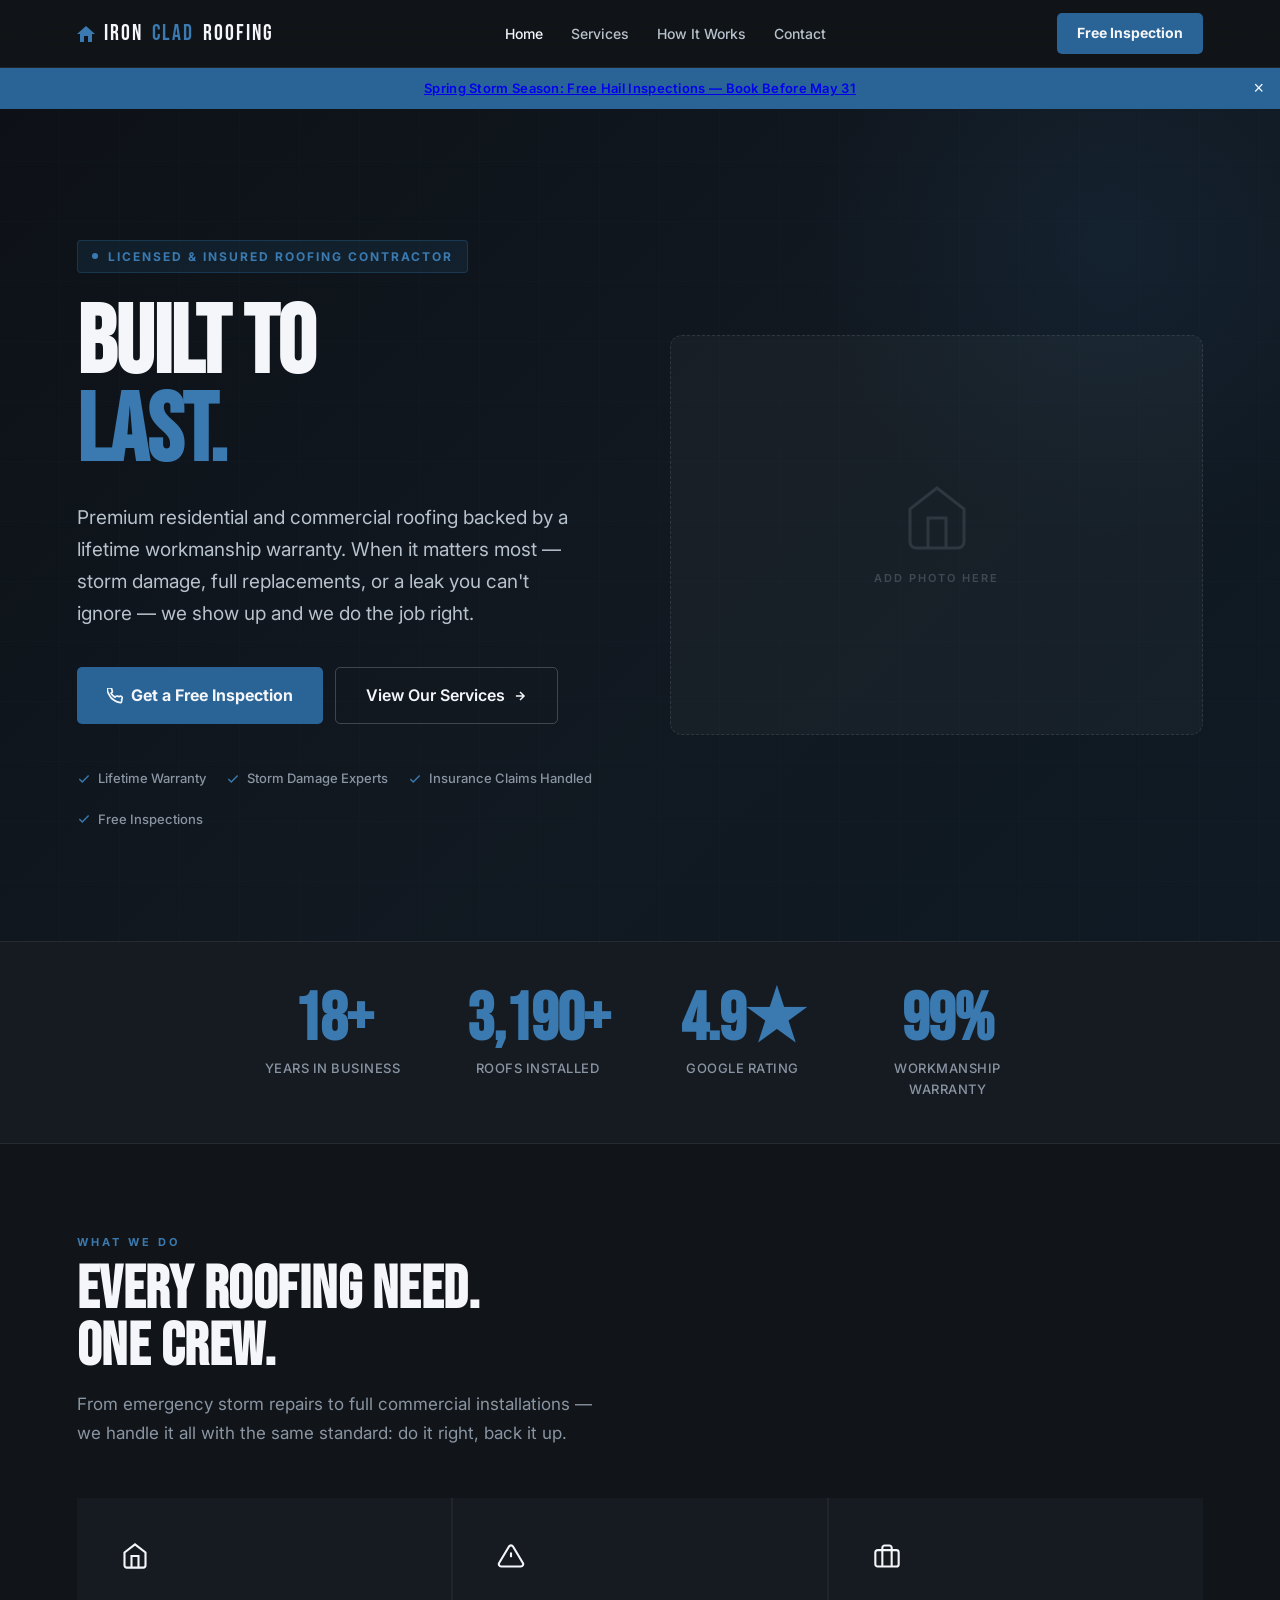
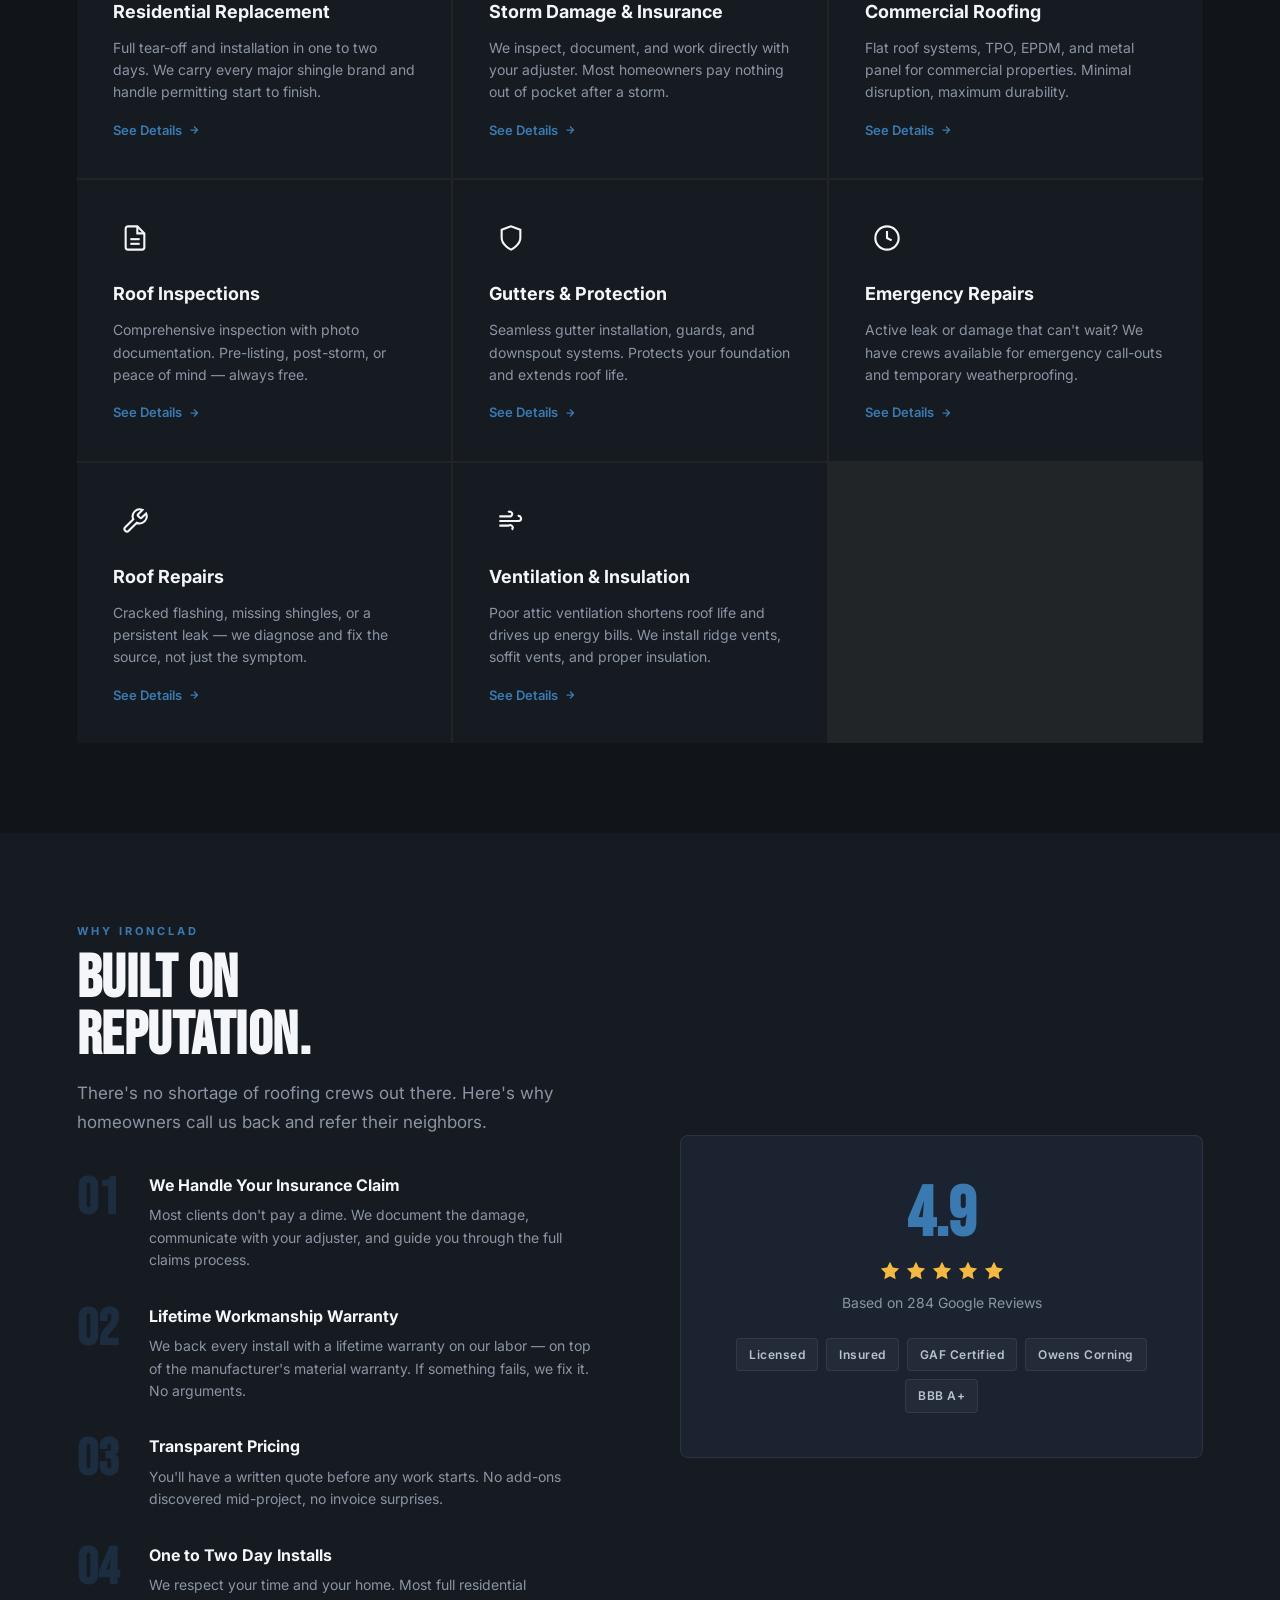
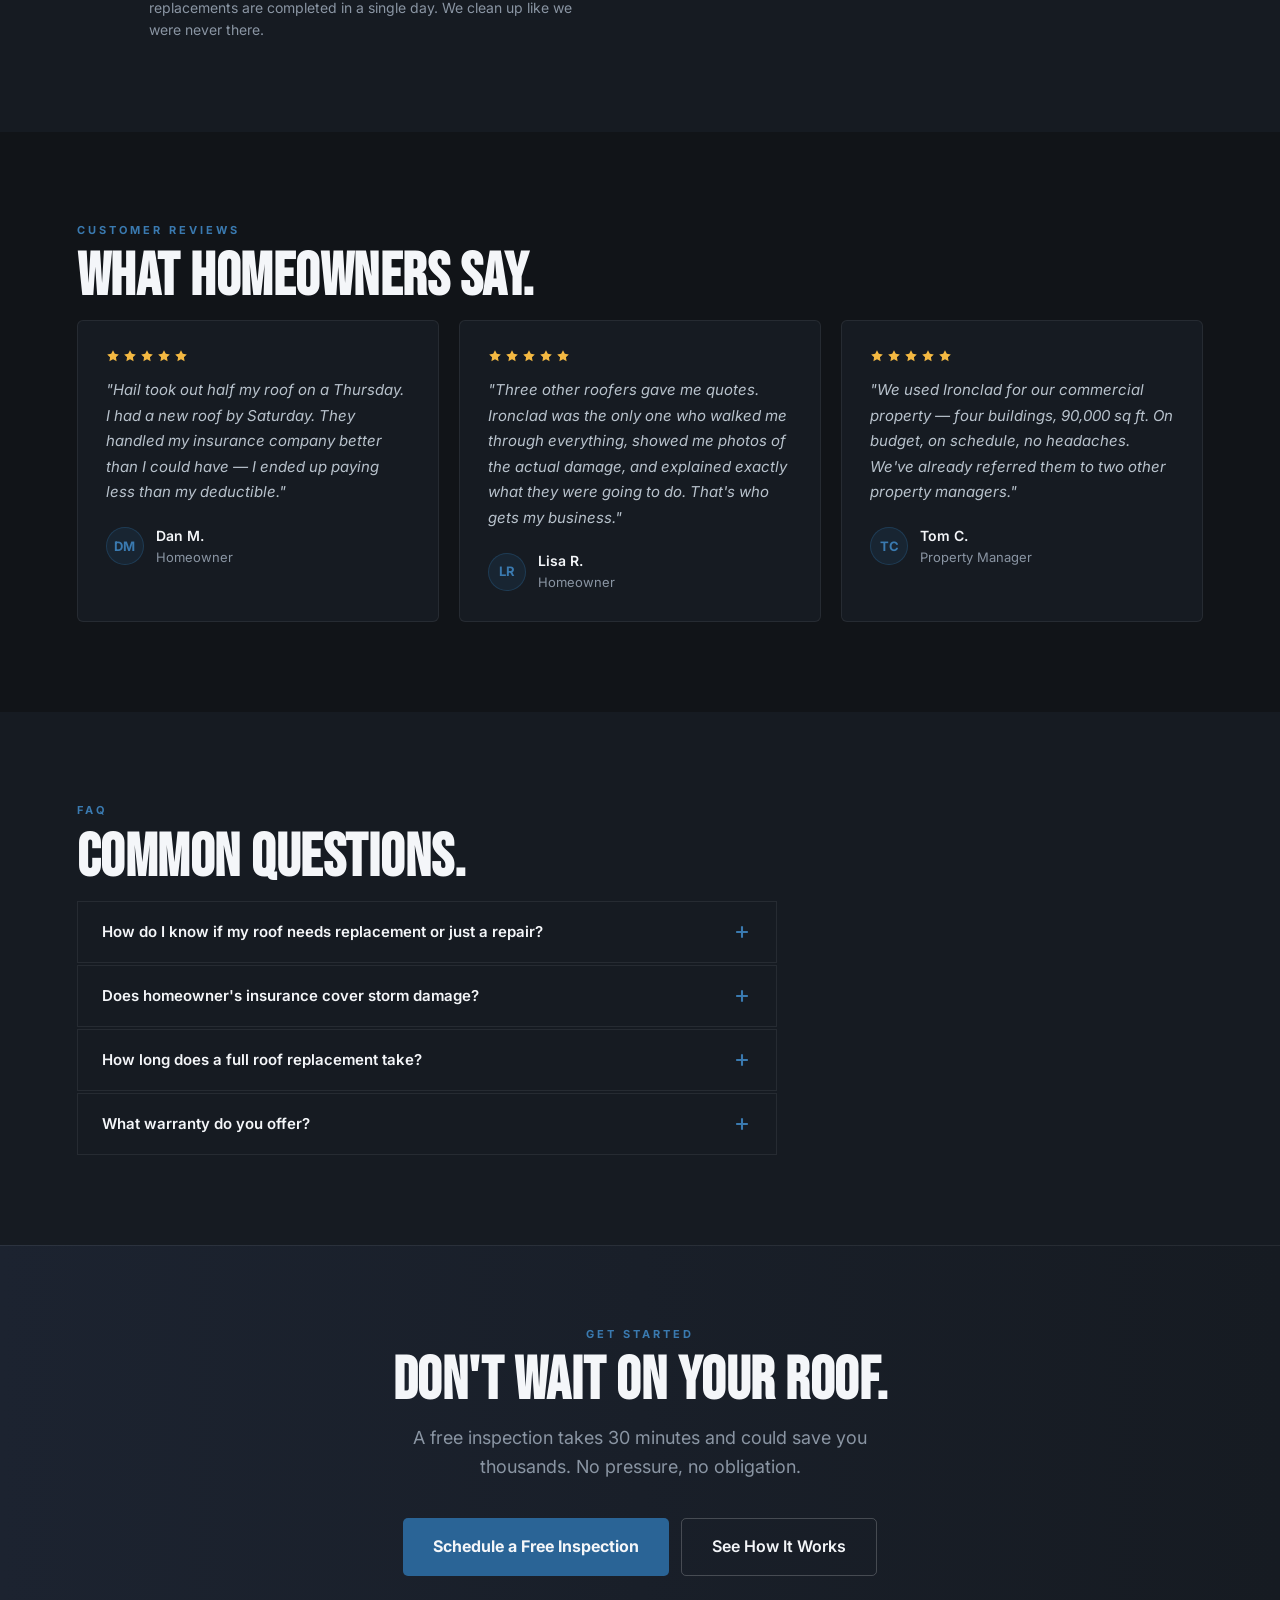
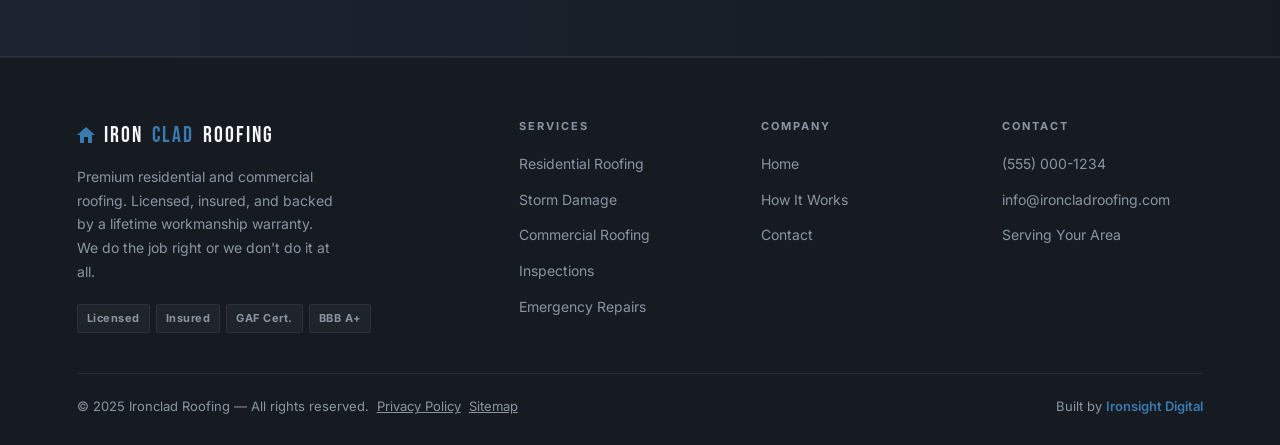
==== index.html @ 3c4d95c3 "Initial changes" ====
<!DOCTYPE html>
<html lang="en">

<head>
  <meta charset="UTF-8" />
  <meta name="viewport" content="width=device-width,initial-scale=1.0" />
  <!-- CUSTOMIZE: SEO — Uncomment the block below before going live.
       Update title, description, canonical URL, OG image, and structured data. -->
  <title>Ironclad Roofing | Residential &amp; Commercial Roofing</title>
  <!--
  <meta name="description"
    content="Ironclad Roofing delivers premium residential and commercial roofing. Storm damage experts. Licensed, insured, and backed by a lifetime workmanship warranty. Get a free inspection today." />
  <meta name="robots" content="index,follow" />
  <link rel="canonical" href="https://ironcladroofing.com/" />
  <meta property="og:type" content="website" />
  <meta property="og:title" content="Ironclad Roofing | Built to Last" />
  <meta property="og:description"
    content="Premium roofing. Storm damage experts. Free inspections. Licensed &amp; insured." />
  <meta property="og:url" content="https://ironcladroofing.com/" />
  <meta property="og:image" content="https://ironcladroofing.com/og-image.jpg" />
  <meta name="twitter:card" content="summary_large_image" />
  <meta name="twitter:title" content="Ironclad Roofing | Built to Last" />
  <meta name="twitter:description" content="Premium roofing. Storm damage experts. Free inspections." />
  -->
  <link rel="preconnect" href="https://fonts.googleapis.com" />
  <link rel="preconnect" href="https://fonts.gstatic.com" crossorigin />
  <link href="https://fonts.googleapis.com/css2?family=Bebas+Neue&family=Inter:wght@400;500;600;700;900&display=swap"
    rel="stylesheet" />
  <link rel="stylesheet" href="assets/css/style.css" />
  <!-- CUSTOMIZE: Structured data — Uncomment and update before going live.
       Update name, url, telephone, address, rating count, and hours. -->
  <!--
  <script type="application/ld+json">{"@context":"https://schema.org","@type":"RoofingContractor","name":"Ironclad Roofing","url":"https://ironcladroofing.com","telephone":"+15550001234","priceRange":"$$","description":"Premium residential and commercial roofing. Storm damage specialists. Licensed, insured, and backed by a lifetime workmanship warranty.","address":{"@type":"PostalAddress","addressCountry":"US"},"aggregateRating":{"@type":"AggregateRating","ratingValue":"4.9","reviewCount":"284"},"openingHoursSpecification":[{"@type":"OpeningHoursSpecification","dayOfWeek":["Monday","Tuesday","Wednesday","Thursday","Friday"],"opens":"07:00","closes":"18:00"},{"@type":"OpeningHoursSpecification","dayOfWeek":"Saturday","opens":"08:00","closes":"14:00"}]}</script>
  <script type="application/ld+json">{"@context":"https://schema.org","@type":"FAQPage","mainEntity":[{"@type":"Question","name":"How do I know if my roof needs to be replaced or just repaired?","acceptedAnswer":{"@type":"Answer","text":"We inspect for shingle age, granule loss, flashing failures, decking damage, and interior leaks. Most roofs over 15 years old showing multiple issues are better candidates for replacement than repeated repairs."}},{"@type":"Question","name":"Does my insurance cover storm damage?","acceptedAnswer":{"@type":"Answer","text":"Most homeowner policies cover wind and hail damage. We work directly with insurance adjusters and help you navigate the claims process from inspection to final payout."}},{"@type":"Question","name":"How long does a full roof replacement take?","acceptedAnswer":{"@type":"Answer","text":"Most residential replacements are completed in one to two days. We handle permitting, tear-off, installation, and cleanup."}},{"@type":"Question","name":"What warranty do you offer?","acceptedAnswer":{"@type":"Answer","text":"We back every installation with a lifetime workmanship warranty plus the manufacturer material warranty — typically 30 to 50 years depending on the shingle line selected."}}]}</script>
  -->
  <!-- CUSTOMIZE: Replace GTM-XXXXXX -->
  <!-- <script>(function(w,d,s,l,i){w[l]=w[l]||[];w[l].push({'gtm.start':new Date().getTime(),event:'gtm.js'});var f=d.getElementsByTagName(s)[0],j=d.createElement(s),dl=l!='dataLayer'?'&l='+l:'';j.async=true;j.src='https://www.googletagmanager.com/gtm.js?id='+i+dl;f.parentNode.insertBefore(j,f);})(window,document,'script','dataLayer','GTM-XXXXXX');</script> -->
</head>

<body>
 <!-- ── NAV ── -->
  <nav role="navigation" aria-label="Main navigation">
    <a class="logo" href="index.html"><svg width="18" height="16" viewBox="0 0 18 16" fill="currentColor"
        aria-hidden="true" style="color:var(--steel-light);flex-shrink:0">
        <path d="M9 0L18 8H15V16H11V10H7V16H3V8H0Z" />
      </svg>Iron<span>clad</span> Roofing</a>
    <ul class="nav-links" role="list">
      <li><a href="index.html" class="active">Home</a></li>
      <li><a href="services.html">Services</a></li>
      <li><a href="how-it-works.html">How It Works</a></li>
      <li><a href="contact.html">Contact</a></li>
    </ul>
    <a class="nav-cta" href="contact.html">Free Inspection</a>
  </nav>

  <div id="promo">
    <a href="/contact.html" style="color: --var(white);">Spring Storm Season: Free Hail Inspections — Book Before May 31</a>    
    <button onclick="this.parentElement.remove()">&times;</button>
  </div>

  <!-- HERO -->
  <section id="hero" aria-label="Hero">
    <div class="hero-lines" aria-hidden="true"></div>
    <div class="hero-glow" aria-hidden="true"></div>
    <div class="hero-inner">
      <div class="hero-content">
        <div class="eyebrow"><span class="eyebrow-dot"></span>Licensed &amp; Insured Roofing Contractor</div>
        <!-- CUSTOMIZE: Update headline -->
        <h1>Built to<br /><em>Last.</em></h1>
        <!-- CUSTOMIZE: Update subheadline -->
        <p class="hero-sub">Premium residential and commercial roofing backed by a lifetime workmanship warranty. When it
          matters most — storm damage, full replacements, or a leak you can't ignore — we show up and we do the job right.
        </p>
        <div class="btn-row">
          <!-- CUSTOMIZE: Update phone -->
          <a class="btn-primary" href="contact.html">
            <svg width="16" height="16" viewBox="0 0 24 24" fill="none" stroke="currentColor" stroke-width="2.5">
              <path
                d="M22 16.92v3a2 2 0 01-2.18 2 19.79 19.79 0 01-8.63-3.07A19.5 19.5 0 013.07 9.81 19.79 19.79 0 01.22 1.18 2 2 0 012.18 0h3a2 2 0 012 1.72c.13 1 .37 1.97.72 2.91a2 2 0 01-.45 2.11L6.09 7.91a16 16 0 006 6l1.27-1.27a2 2 0 012.11-.45c.94.35 1.91.59 2.91.72A2 2 0 0122 16.92z" />
            </svg>
            Get a Free Inspection
          </a>
          <a class="btn-ghost" href="services.html">
            View Our Services
            <svg width="14" height="14" viewBox="0 0 24 24" fill="none" stroke="currentColor" stroke-width="2.5">
              <path d="M5 12h14M12 5l7 7-7 7" />
            </svg>
          </a>
        </div>
        <div class="trust-strip" role="list" aria-label="Trust indicators">
          <div class="trust-pill" role="listitem"><svg width="14" height="14" viewBox="0 0 24 24" fill="none"
              stroke="currentColor" stroke-width="2.5">
              <path d="M20 6L9 17l-5-5" />
            </svg>Lifetime Warranty</div>
          <div class="trust-pill" role="listitem"><svg width="14" height="14" viewBox="0 0 24 24" fill="none"
              stroke="currentColor" stroke-width="2.5">
              <path d="M20 6L9 17l-5-5" />
            </svg>Storm Damage Experts</div>
          <div class="trust-pill" role="listitem"><svg width="14" height="14" viewBox="0 0 24 24" fill="none"
              stroke="currentColor" stroke-width="2.5">
              <path d="M20 6L9 17l-5-5" />
            </svg>Insurance Claims Handled</div>
          <div class="trust-pill" role="listitem"><svg width="14" height="14" viewBox="0 0 24 24" fill="none"
              stroke="currentColor" stroke-width="2.5">
              <path d="M20 6L9 17l-5-5" />
            </svg>Free Inspections</div>
        </div>
      </div>
      <!-- CUSTOMIZE: Replace this block with <img src="your-photo.jpg" alt="..." class="hero-image"/> -->
      <div class="hero-image" aria-hidden="true">
        <svg width="72" height="72" viewBox="0 0 24 24" fill="none" stroke="currentColor" stroke-width="1">
          <path d="M3 9l9-7 9 7v11a2 2 0 01-2 2H5a2 2 0 01-2-2z"/>
          <polyline points="9,22 9,12 15,12 15,22"/>
        </svg>
        <span class="hero-image-label">Add Photo Here</span>
      </div>
    </div>
  </section>

  <!-- STATS -->
  <div id="stats" role="region" aria-label="Company statistics">
    <div class="stats-row">
      <div class="rev">
        <div class="stat-n" data-target="19" data-suffix="+">0+</div>
        <div class="stat-l">Years in Business</div>
      </div>
      <div class="rev">
        <div class="stat-n" data-target="3200" data-suffix="+">0+</div>
        <div class="stat-l">Roofs Installed</div>
      </div>
      <div class="rev">
        <div class="stat-n" data-target="4.9" data-suffix="★" data-dec="1">0★</div>
        <div class="stat-l">Google Rating</div>
      </div>
      <div class="rev">
        <div class="stat-n" data-target="100" data-suffix="%">0%</div>
        <div class="stat-l">Workmanship Warranty</div>
      </div>
    </div>
  </div>

  <!-- SERVICES PREVIEW -->
  <section aria-labelledby="svc-h">
    <div class="sec-label">What We Do</div>
    <h2 id="svc-h">Every Roofing Need.<br />One Crew.</h2>
    <p class="sec-sub rev">From emergency storm repairs to full commercial installations — we handle it all with the
      same standard: do it right, back it up.</p>
    <div class="svc-grid">
      <article class="svc-card rev">
        <div class="svc-icon"><svg width="28" height="28" viewBox="0 0 24 24" fill="none" stroke="currentColor"
            stroke-width="1.8">
            <path d="M3 9l9-7 9 7v11a2 2 0 01-2 2H5a2 2 0 01-2-2z" />
            <polyline points="9,22 9,12 15,12 15,22" />
          </svg></div>
        <h3>Residential Replacement</h3>
        <p>Full tear-off and installation in one to two days. We carry every major shingle brand and handle permitting
          start to finish.</p>
        <a class="svc-link" href="services.html">See Details <svg width="12" height="12" viewBox="0 0 24 24" fill="none"
            stroke="currentColor" stroke-width="2.5">
            <path d="M5 12h14M12 5l7 7-7 7" />
          </svg></a>
      </article>
      <article class="svc-card rev">
        <div class="svc-icon"><svg width="28" height="28" viewBox="0 0 24 24" fill="none" stroke="currentColor"
            stroke-width="1.8">
            <path d="M10.29 3.86L1.82 18a2 2 0 001.71 3h16.94a2 2 0 001.71-3L13.71 3.86a2 2 0 00-3.42 0z" />
            <line x1="12" y1="9" x2="12" y2="13" />
            <line x1="12" y1="17" x2="12.01" y2="17" />
          </svg></div>
        <h3>Storm Damage &amp; Insurance</h3>
        <p>We inspect, document, and work directly with your adjuster. Most homeowners pay nothing out of pocket after a
          storm.</p>
        <a class="svc-link" href="services.html">See Details <svg width="12" height="12" viewBox="0 0 24 24" fill="none"
            stroke="currentColor" stroke-width="2.5">
            <path d="M5 12h14M12 5l7 7-7 7" />
          </svg></a>
      </article>
      <article class="svc-card rev">
        <div class="svc-icon"><svg width="28" height="28" viewBox="0 0 24 24" fill="none" stroke="currentColor"
            stroke-width="1.8">
            <rect x="2" y="7" width="20" height="14" rx="2" />
            <path d="M16 21V5a2 2 0 00-2-2h-4a2 2 0 00-2 2v16" />
          </svg></div>
        <h3>Commercial Roofing</h3>
        <p>Flat roof systems, TPO, EPDM, and metal panel for commercial properties. Minimal disruption, maximum
          durability.</p>
        <a class="svc-link" href="services.html">See Details <svg width="12" height="12" viewBox="0 0 24 24" fill="none"
            stroke="currentColor" stroke-width="2.5">
            <path d="M5 12h14M12 5l7 7-7 7" />
          </svg></a>
      </article>
      <article class="svc-card rev">
        <div class="svc-icon"><svg width="28" height="28" viewBox="0 0 24 24" fill="none" stroke="currentColor"
            stroke-width="1.8">
            <path d="M14 2H6a2 2 0 00-2 2v16a2 2 0 002 2h12a2 2 0 002-2V8z" />
            <polyline points="14 2 14 8 20 8" />
            <line x1="16" y1="13" x2="8" y2="13" />
            <line x1="16" y1="17" x2="8" y2="17" />
          </svg></div>
        <h3>Roof Inspections</h3>
        <p>Comprehensive inspection with photo documentation. Pre-listing, post-storm, or peace of mind — always free.
        </p>
        <a class="svc-link" href="services.html">See Details <svg width="12" height="12" viewBox="0 0 24 24" fill="none"
            stroke="currentColor" stroke-width="2.5">
            <path d="M5 12h14M12 5l7 7-7 7" />
          </svg></a>
      </article>
      <article class="svc-card rev">
        <div class="svc-icon"><svg width="28" height="28" viewBox="0 0 24 24" fill="none" stroke="currentColor"
            stroke-width="1.8">
            <path d="M12 22s8-4 8-10V5l-8-3-8 3v7c0 6 8 10 8 10z" />
          </svg></div>
        <h3>Gutters &amp; Protection</h3>
        <p>Seamless gutter installation, guards, and downspout systems. Protects your foundation and extends roof life.
        </p>
        <a class="svc-link" href="services.html">See Details <svg width="12" height="12" viewBox="0 0 24 24" fill="none"
            stroke="currentColor" stroke-width="2.5">
            <path d="M5 12h14M12 5l7 7-7 7" />
          </svg></a>
      </article>
      <article class="svc-card rev">
        <div class="svc-icon"><svg width="28" height="28" viewBox="0 0 24 24" fill="none" stroke="currentColor"
            stroke-width="1.8">
            <circle cx="12" cy="12" r="10" />
            <polyline points="12 6 12 12 16 14" />
          </svg></div>
        <h3>Emergency Repairs</h3>
        <p>Active leak or damage that can't wait? We have crews available for emergency call-outs and temporary
          weatherproofing.</p>
        <a class="svc-link" href="services.html">See Details <svg width="12" height="12" viewBox="0 0 24 24" fill="none"
            stroke="currentColor" stroke-width="2.5">
            <path d="M5 12h14M12 5l7 7-7 7" />
          </svg></a>
      </article>
      <article class="svc-card rev">
        <div class="svc-icon"><svg width="28" height="28" viewBox="0 0 24 24" fill="none" stroke="currentColor"
            stroke-width="1.8">
            <path d="M14.7 6.3a1 1 0 000 1.4l1.6 1.6a1 1 0 001.4 0l3.77-3.77a6 6 0 01-7.94 7.94l-6.91 6.91a2.12 2.12 0 01-3-3l6.91-6.91a6 6 0 017.94-7.94l-3.76 3.76z" />
          </svg></div>
        <h3>Roof Repairs</h3>
        <p>Cracked flashing, missing shingles, or a persistent leak — we diagnose and fix the source, not just the
          symptom.</p>
        <a class="svc-link" href="services.html">See Details <svg width="12" height="12" viewBox="0 0 24 24" fill="none"
            stroke="currentColor" stroke-width="2.5">
            <path d="M5 12h14M12 5l7 7-7 7" />
          </svg></a>
      </article>
      <article class="svc-card rev">
        <div class="svc-icon"><svg width="28" height="28" viewBox="0 0 24 24" fill="none" stroke="currentColor"
            stroke-width="1.8">
            <path d="M9.59 4.59A2 2 0 1111 8H2m10.59 11.41A2 2 0 1010 16H2m15.73-8.27A2 2 0 1119 12H2" />
          </svg></div>
        <h3>Ventilation &amp; Insulation</h3>
        <p>Poor attic ventilation shortens roof life and drives up energy bills. We install ridge vents, soffit vents,
          and proper insulation.</p>
        <a class="svc-link" href="services.html">See Details <svg width="12" height="12" viewBox="0 0 24 24" fill="none"
            stroke="currentColor" stroke-width="2.5">
            <path d="M5 12h14M12 5l7 7-7 7" />
          </svg></a>
      </article>
    </div>
  </section>

  <!-- WHY US -->
  <section id="why-sec" aria-labelledby="why-h">
    <div class="sec-label">Why Ironclad</div>
    <div class="why-grid">
      <div>
        <h2 id="why-h">Built on<br />Reputation.</h2>
        <p class="sec-sub" style="margin-bottom:0">There's no shortage of roofing crews out there. Here's why homeowners
          call us back and refer their neighbors.</p>
        <div class="why-items" style="margin-top:36px">
          <div class="why-item rev">
            <div class="why-num" aria-hidden="true">01</div>
            <div>
              <h3>We Handle Your Insurance Claim</h3>
              <p>Most clients don't pay a dime. We document the damage, communicate with your adjuster, and guide you
                through the full claims process.</p>
            </div>
          </div>
          <div class="why-item rev">
            <div class="why-num" aria-hidden="true">02</div>
            <div>
              <h3>Lifetime Workmanship Warranty</h3>
              <p>We back every install with a lifetime warranty on our labor — on top of the manufacturer's material
                warranty. If something fails, we fix it. No arguments.</p>
            </div>
          </div>
          <div class="why-item rev">
            <div class="why-num" aria-hidden="true">03</div>
            <div>
              <h3>Transparent Pricing</h3>
              <p>You'll have a written quote before any work starts. No add-ons discovered mid-project, no invoice
                surprises.</p>
            </div>
          </div>
          <div class="why-item rev">
            <div class="why-num" aria-hidden="true">04</div>
            <div>
              <h3>One to Two Day Installs</h3>
              <p>We respect your time and your home. Most full residential replacements are completed in a single day.
                We clean up like we were never there.</p>
            </div>
          </div>
        </div>
      </div>
      <div class="rating-box rev" aria-label="Customer rating">
        <div class="big-stars">4.9</div>
        <div class="star-row" aria-label="5 stars">
          <svg width="22" height="22" viewBox="0 0 24 24" fill="currentColor">
            <path d="M12 2l3.09 6.26L22 9.27l-5 4.87 1.18 6.88L12 17.77l-6.18 3.25L7 14.14 2 9.27l6.91-1.01L12 2z" />
          </svg>
          <svg width="22" height="22" viewBox="0 0 24 24" fill="currentColor">
            <path d="M12 2l3.09 6.26L22 9.27l-5 4.87 1.18 6.88L12 17.77l-6.18 3.25L7 14.14 2 9.27l6.91-1.01L12 2z" />
          </svg>
          <svg width="22" height="22" viewBox="0 0 24 24" fill="currentColor">
            <path d="M12 2l3.09 6.26L22 9.27l-5 4.87 1.18 6.88L12 17.77l-6.18 3.25L7 14.14 2 9.27l6.91-1.01L12 2z" />
          </svg>
          <svg width="22" height="22" viewBox="0 0 24 24" fill="currentColor">
            <path d="M12 2l3.09 6.26L22 9.27l-5 4.87 1.18 6.88L12 17.77l-6.18 3.25L7 14.14 2 9.27l6.91-1.01L12 2z" />
          </svg>
          <svg width="22" height="22" viewBox="0 0 24 24" fill="currentColor">
            <path d="M12 2l3.09 6.26L22 9.27l-5 4.87 1.18 6.88L12 17.77l-6.18 3.25L7 14.14 2 9.27l6.91-1.01L12 2z" />
          </svg>
        </div>
        <div class="rating-note">Based on 284 Google Reviews</div>
        <div class="cert-row" role="list" aria-label="Certifications">
          <div class="cert" role="listitem">Licensed</div>
          <div class="cert" role="listitem">Insured</div>
          <div class="cert" role="listitem">GAF Certified</div>
          <div class="cert" role="listitem">Owens Corning</div>
          <div class="cert" role="listitem">BBB A+</div>
        </div>
      </div>
    </div>
  </section>

  <!-- REVIEWS -->
  <section aria-labelledby="rev-h">
    <div class="sec-label">Customer Reviews</div>
    <h2 id="rev-h">What Homeowners Say.</h2>
    <div class="reviews-grid">
      <article class="review-card rev" itemscope itemtype="https://schema.org/Review">
        <div class="r-stars" aria-label="5 out of 5 stars">
          <svg width="14" height="14" viewBox="0 0 24 24" fill="currentColor">
            <path d="M12 2l3.09 6.26L22 9.27l-5 4.87 1.18 6.88L12 17.77l-6.18 3.25L7 14.14 2 9.27l6.91-1.01L12 2z" />
          </svg>
          <svg width="14" height="14" viewBox="0 0 24 24" fill="currentColor">
            <path d="M12 2l3.09 6.26L22 9.27l-5 4.87 1.18 6.88L12 17.77l-6.18 3.25L7 14.14 2 9.27l6.91-1.01L12 2z" />
          </svg>
          <svg width="14" height="14" viewBox="0 0 24 24" fill="currentColor">
            <path d="M12 2l3.09 6.26L22 9.27l-5 4.87 1.18 6.88L12 17.77l-6.18 3.25L7 14.14 2 9.27l6.91-1.01L12 2z" />
          </svg>
          <svg width="14" height="14" viewBox="0 0 24 24" fill="currentColor">
            <path d="M12 2l3.09 6.26L22 9.27l-5 4.87 1.18 6.88L12 17.77l-6.18 3.25L7 14.14 2 9.27l6.91-1.01L12 2z" />
          </svg>
          <svg width="14" height="14" viewBox="0 0 24 24" fill="currentColor">
            <path d="M12 2l3.09 6.26L22 9.27l-5 4.87 1.18 6.88L12 17.77l-6.18 3.25L7 14.14 2 9.27l6.91-1.01L12 2z" />
          </svg>
        </div>
        <blockquote itemprop="reviewBody">"Hail took out half my roof on a Thursday. I had a new roof by Saturday. They
          handled my insurance company better than I could have — I ended up paying less than my deductible."
        </blockquote>
        <div class="reviewer">
          <div class="r-avatar" aria-hidden="true">DM</div>
          <div>
            <div class="r-name" itemprop="author">Dan M.</div>
            <div class="r-loc">Homeowner</div>
          </div>
        </div>
      </article>
      <article class="review-card rev" itemscope itemtype="https://schema.org/Review">
        <div class="r-stars" aria-label="5 out of 5 stars">
          <svg width="14" height="14" viewBox="0 0 24 24" fill="currentColor">
            <path d="M12 2l3.09 6.26L22 9.27l-5 4.87 1.18 6.88L12 17.77l-6.18 3.25L7 14.14 2 9.27l6.91-1.01L12 2z" />
          </svg>
          <svg width="14" height="14" viewBox="0 0 24 24" fill="currentColor">
            <path d="M12 2l3.09 6.26L22 9.27l-5 4.87 1.18 6.88L12 17.77l-6.18 3.25L7 14.14 2 9.27l6.91-1.01L12 2z" />
          </svg>
          <svg width="14" height="14" viewBox="0 0 24 24" fill="currentColor">
            <path d="M12 2l3.09 6.26L22 9.27l-5 4.87 1.18 6.88L12 17.77l-6.18 3.25L7 14.14 2 9.27l6.91-1.01L12 2z" />
          </svg>
          <svg width="14" height="14" viewBox="0 0 24 24" fill="currentColor">
            <path d="M12 2l3.09 6.26L22 9.27l-5 4.87 1.18 6.88L12 17.77l-6.18 3.25L7 14.14 2 9.27l6.91-1.01L12 2z" />
          </svg>
          <svg width="14" height="14" viewBox="0 0 24 24" fill="currentColor">
            <path d="M12 2l3.09 6.26L22 9.27l-5 4.87 1.18 6.88L12 17.77l-6.18 3.25L7 14.14 2 9.27l6.91-1.01L12 2z" />
          </svg>
        </div>
        <blockquote itemprop="reviewBody">"Three other roofers gave me quotes. Ironclad was the only one who walked me
          through everything, showed me photos of the actual damage, and explained exactly what they were going to do.
          That's who gets my business."</blockquote>
        <div class="reviewer">
          <div class="r-avatar" aria-hidden="true">LR</div>
          <div>
            <div class="r-name" itemprop="author">Lisa R.</div>
            <div class="r-loc">Homeowner</div>
          </div>
        </div>
      </article>
      <article class="review-card rev" itemscope itemtype="https://schema.org/Review">
        <div class="r-stars" aria-label="5 out of 5 stars">
          <svg width="14" height="14" viewBox="0 0 24 24" fill="currentColor">
            <path d="M12 2l3.09 6.26L22 9.27l-5 4.87 1.18 6.88L12 17.77l-6.18 3.25L7 14.14 2 9.27l6.91-1.01L12 2z" />
          </svg>
          <svg width="14" height="14" viewBox="0 0 24 24" fill="currentColor">
            <path d="M12 2l3.09 6.26L22 9.27l-5 4.87 1.18 6.88L12 17.77l-6.18 3.25L7 14.14 2 9.27l6.91-1.01L12 2z" />
          </svg>
          <svg width="14" height="14" viewBox="0 0 24 24" fill="currentColor">
            <path d="M12 2l3.09 6.26L22 9.27l-5 4.87 1.18 6.88L12 17.77l-6.18 3.25L7 14.14 2 9.27l6.91-1.01L12 2z" />
          </svg>
          <svg width="14" height="14" viewBox="0 0 24 24" fill="currentColor">
            <path d="M12 2l3.09 6.26L22 9.27l-5 4.87 1.18 6.88L12 17.77l-6.18 3.25L7 14.14 2 9.27l6.91-1.01L12 2z" />
          </svg>
          <svg width="14" height="14" viewBox="0 0 24 24" fill="currentColor">
            <path d="M12 2l3.09 6.26L22 9.27l-5 4.87 1.18 6.88L12 17.77l-6.18 3.25L7 14.14 2 9.27l6.91-1.01L12 2z" />
          </svg>
        </div>
        <blockquote itemprop="reviewBody">"We used Ironclad for our commercial property — four buildings, 90,000 sq ft.
          On budget, on schedule, no headaches. We've already referred them to two other property managers."
        </blockquote>
        <div class="reviewer">
          <div class="r-avatar" aria-hidden="true">TC</div>
          <div>
            <div class="r-name" itemprop="author">Tom C.</div>
            <div class="r-loc">Property Manager</div>
          </div>
        </div>
      </article>
    </div>
  </section>

  <!-- FAQ -->
  <section aria-labelledby="faq-h" style="background:var(--bg2)">
    <div class="sec-label">FAQ</div>
    <h2 id="faq-h">Common Questions.</h2>
    <div class="faq-list" role="list">
      <div class="faq-item" role="listitem"><button class="faq-q" aria-expanded="false" onclick="toggleFaq(this)">How do
          I know if my roof needs replacement or just a repair?<svg class="faq-icon" viewBox="0 0 24 24" fill="none"
            stroke="currentColor" stroke-width="2.5">
            <path d="M12 5v14M5 12h14" />
          </svg></button>
        <div class="faq-a">
          <div class="faq-a-inner">We inspect for shingle age, granule loss, flashing failures, decking damage, and
            interior leaks. Most roofs over 15 years old showing multiple issues are better candidates for replacement
            than repeated repairs. We'll tell you the truth either way — we don't push replacements when a repair is the
            right call.</div>
        </div>
      </div>
      <div class="faq-item" role="listitem"><button class="faq-q" aria-expanded="false" onclick="toggleFaq(this)">Does
          homeowner's insurance cover storm damage?<svg class="faq-icon" viewBox="0 0 24 24" fill="none"
            stroke="currentColor" stroke-width="2.5">
            <path d="M12 5v14M5 12h14" />
          </svg></button>
        <div class="faq-a">
          <div class="faq-a-inner">Most policies cover wind and hail damage. We work directly with insurance adjusters
            and help you navigate the claims process from inspection through final payout. Most clients end up paying
            only their deductible — or less.</div>
        </div>
      </div>
      <div class="faq-item" role="listitem"><button class="faq-q" aria-expanded="false" onclick="toggleFaq(this)">How
          long does a full roof replacement take?<svg class="faq-icon" viewBox="0 0 24 24" fill="none"
            stroke="currentColor" stroke-width="2.5">
            <path d="M12 5v14M5 12h14" />
          </svg></button>
        <div class="faq-a">
          <div class="faq-a-inner">Most residential replacements are completed in one to two days. We handle permitting,
            tear-off, installation, and full cleanup. Larger homes or complex rooflines may take an additional day.
          </div>
        </div>
      </div>
      <div class="faq-item" role="listitem"><button class="faq-q" aria-expanded="false" onclick="toggleFaq(this)">What
          warranty do you offer?<svg class="faq-icon" viewBox="0 0 24 24" fill="none" stroke="currentColor"
            stroke-width="2.5">
            <path d="M12 5v14M5 12h14" />
          </svg></button>
        <div class="faq-a">
          <div class="faq-a-inner">Every installation is backed by our lifetime workmanship warranty plus the
            manufacturer's material warranty — typically 30 to 50 years depending on the shingle line. If it fails due
            to our work, we fix it at no charge.</div>
        </div>
      </div>
    </div>
  </section>

  <!-- CTA BAND -->
  <div class="cta-band" role="region" aria-label="Call to action">
    <div class="sec-label" style="text-align:center">Get Started</div>
    <h2>Don't Wait on Your Roof.</h2>
    <p>A free inspection takes 30 minutes and could save you thousands. No pressure, no obligation.</p>
    <div class="btn-row" style="justify-content:center">
      <a class="btn-primary" href="contact.html">Schedule a Free Inspection</a>
      <a class="btn-ghost" href="how-it-works.html">See How It Works</a>
    </div>
  </div>

  <!-- FOOTER -->
  <footer role="contentinfo">
    <div class="footer-grid">
      <div class="footer-brand">
        <a class="logo" href="index.html"><svg width="18" height="16" viewBox="0 0 18 16" fill="currentColor"
            aria-hidden="true" style="color:var(--steel-light);flex-shrink:0">
            <path d="M9 0L18 8H15V16H11V10H7V16H3V8H0Z" />
          </svg>Iron<span>clad</span> Roofing</a>
        <!-- CUSTOMIZE: Update tagline -->
        <p>Premium residential and commercial roofing. Licensed, insured, and backed by a lifetime workmanship warranty.
          We do the job right or we don't do it at all.</p>
        <div class="footer-certs"><span class="fc">Licensed</span><span class="fc">Insured</span><span class="fc">GAF
            Cert.</span><span class="fc">BBB A+</span></div>
      </div>
      <div class="footer-col">
        <h4>Services</h4>
        <ul>
          <li><a href="services.html">Residential Roofing</a></li>
          <li><a href="services.html">Storm Damage</a></li>
          <li><a href="services.html">Commercial Roofing</a></li>
          <li><a href="services.html">Inspections</a></li>
          <li><a href="services.html">Emergency Repairs</a></li>
        </ul>
      </div>
      <div class="footer-col">
        <h4>Company</h4>
        <ul>
          <li><a href="index.html">Home</a></li>
          <li><a href="how-it-works.html">How It Works</a></li>
          <li><a href="contact.html">Contact</a></li>
        </ul>
      </div>
      <div class="footer-col">
        <!-- CUSTOMIZE: Update contact info -->
        <h4>Contact</h4>
        <ul>
          <li><a href="tel:5550001234">(555) 000-1234</a></li>
          <li><a href="mailto:info@ironcladroofing.com">info@ironcladroofing.com</a></li>
          <li><span style="color:var(--gray);font-size:14px">Serving Your Area</span></li>
        </ul>
      </div>
    </div>
    <div class="footer-bottom">
      <span>© 2025 Ironclad Roofing — All rights reserved. &nbsp;<a href="#" style="color:var(--gray)">Privacy
          Policy</a>&nbsp;&nbsp;<a href="#" style="color:var(--gray)">Sitemap</a></span>
      <!-- CUSTOMIZE: Update agency credit -->
      <span class="built-by">Built by <a href="https://ironsight-digital.com" target="_blank" rel="noopener">Ironsight
          Digital</a></span>
    </div>
  </footer>

  <!-- ── MOBILE STICKY CTA ── -->
  <div class="mob-cta" role="complementary" aria-label="Quick contact">
    <!-- CUSTOMIZE: Update phone number -->
    <a href="tel:5550001234" class="mob-call">Call Now</a>
    <a class="mob-quote" href="contact.html">Free Inspection</a>
  </div>

  <!-- CUSTOMIZE: Replace GTM-XXXXXX -->
  <!-- <noscript><iframe src="https://www.googletagmanager.com/ns.html?id=GTM-XXXXXX" height="0" width="0" style="display:none;visibility:hidden"></iframe></noscript> -->

  <script src="assets/js/main.js"></script>
</body>

</html>
---- assets/css/style.css ----
*,*::before,*::after{box-sizing:border-box;margin:0;padding:0}
:root{
  --bg:#111418;
  --bg2:#161b22;
  --bg3:#1c2330;
  --steel:#2A6496;
  --steel-light:#3a7ab0;
  --steel-dim:rgba(42,100,150,0.15);
  --steel-border:rgba(42,100,150,0.35);
  --white:#F4F6F9;
  --gray:#8A95A3;
  --gray-light:#B8C2CC;
  --border:rgba(255,255,255,0.07);
  --font:'Inter',sans-serif;
  --font-d:'Bebas Neue',sans-serif;
}
html{scroll-behavior:smooth}
body{background:var(--bg);color:var(--white);font-family:var(--font);line-height:1.6;overflow-x:hidden;padding-top:68px}
/* ── NAV ── */
nav{position:fixed;top:0;left:0;right:0;z-index:999;height:68px;display:flex;align-items:center;justify-content:space-between;padding:0 6%;background:rgba(17,20,24,0.85);backdrop-filter:blur(16px);border-bottom:1px solid var(--border)}
.logo{font-family:var(--font-d);font-size:22px;letter-spacing:2px;color:var(--white);text-decoration:none;cursor:pointer;display:inline-flex;align-items:center;gap:9px}
.logo span{color:var(--steel-light)}
.nav-links{display:flex;gap:28px;list-style:none}
.nav-links a{color:var(--gray-light);text-decoration:none;font-size:14px;font-weight:500;transition:color .2s}
.nav-links a:hover,.nav-links a.active{color:var(--white)}
.nav-cta{background:var(--steel);color:var(--white);padding:9px 20px;border-radius:5px;font-weight:700;font-size:14px;text-decoration:none;transition:background .2s;display:inline-block}
.nav-cta:hover{background:var(--steel-light)}
/* ── PROMO BANNER ── */
#promo{background:var(--steel);font-size:13px;font-weight:600;letter-spacing:.3px;display:flex;align-items:center;justify-content:center;padding:10px 40px;color:var(--white);text-align:center;position:relative}
#promo button{background:none;border:none;color:var(--white);position:absolute;right:16px;top:50%;transform:translateY(-50%);cursor:pointer;font-size:18px;line-height:1}
/* ── HERO ── */
#hero{min-height:calc(100vh - 68px);display:flex;align-items:center;padding:80px 6% 60px;position:relative;overflow:hidden;background:linear-gradient(135deg,#0d1117 0%,#111820 50%,#0f1a24 100%)}
.hero-lines{position:absolute;inset:0;pointer-events:none;background-image:repeating-linear-gradient(0deg,transparent,transparent 59px,rgba(42,100,150,0.06) 60px),repeating-linear-gradient(90deg,transparent,transparent 59px,rgba(42,100,150,0.06) 60px)}
.hero-glow{position:absolute;top:-20%;right:-10%;width:600px;height:600px;border-radius:50%;background:radial-gradient(circle,rgba(42,100,150,0.12) 0%,transparent 70%);pointer-events:none}
.hero-inner{display:grid;grid-template-columns:1fr 1fr;gap:60px;align-items:center;width:100%;position:relative;z-index:2}
.hero-content{max-width:none}
.hero-image{border-radius:12px;overflow:hidden;aspect-ratio:4/3;background:rgba(255,255,255,0.03);border:1px dashed rgba(255,255,255,0.1);display:flex;flex-direction:column;align-items:center;justify-content:center;gap:16px;color:var(--gray)}
.hero-image svg{opacity:.2}
.hero-image-label{font-size:11px;font-weight:600;letter-spacing:2px;text-transform:uppercase;opacity:.35}
/* CUSTOMIZE: when a real photo is added, swap .hero-image background/border for the <img> */
.hero-image img{width:100%;height:100%;object-fit:cover;display:block}
.eyebrow{display:inline-flex;align-items:center;gap:10px;background:var(--steel-dim);border:1px solid var(--steel-border);border-radius:4px;padding:6px 14px;font-size:12px;font-weight:700;letter-spacing:2px;text-transform:uppercase;color:var(--steel-light);margin-bottom:28px}
.eyebrow-dot{width:6px;height:6px;border-radius:50%;background:var(--steel-light);animation:blink 2s infinite}
@keyframes blink{0%,100%{opacity:1}50%{opacity:.3}}
h1{font-family:var(--font-d);font-size:clamp(52px,9vw,96px);font-weight:900;line-height:.92;letter-spacing:-1px;text-transform:uppercase;margin-bottom:24px}
h1 em{font-style:normal;color:var(--steel-light);display:block}
.hero-sub{font-size:clamp(16px,2vw,19px);color:var(--gray-light);max-width:500px;margin-bottom:36px;line-height:1.7;font-weight:400}
.btn-row{display:flex;gap:12px;flex-wrap:wrap}
.btn-primary{background:var(--steel);color:var(--white);padding:15px 30px;border-radius:5px;font-weight:700;font-size:16px;text-decoration:none;border:none;cursor:pointer;transition:all .2s;display:inline-flex;align-items:center;gap:8px}
.btn-primary:hover{background:var(--steel-light);transform:translateY(-2px)}
.btn-ghost{background:transparent;border:1px solid rgba(255,255,255,0.2);color:var(--white);padding:15px 30px;border-radius:5px;font-weight:600;font-size:16px;cursor:pointer;transition:all .2s;display:inline-flex;align-items:center;gap:8px;text-decoration:none}
.btn-ghost:hover{border-color:rgba(255,255,255,0.4);transform:translateY(-2px)}
.trust-strip{display:flex;gap:20px;flex-wrap:wrap;margin-top:44px}
.trust-pill{display:flex;align-items:center;gap:7px;font-size:13px;font-weight:500;color:var(--gray)}
.trust-pill svg{color:var(--steel-light);flex-shrink:0}
/* ── STATS ── */
#stats{background:var(--bg2);border-top:1px solid var(--border);border-bottom:1px solid var(--border);padding:44px 6%}
.stats-row{display:grid;grid-template-columns:repeat(4,1fr);gap:20px;max-width:800px;margin:0 auto;text-align:center}
.stat-n{font-family:var(--font-d);font-size:clamp(44px,6vw,68px);font-weight:900;color:var(--steel-light);line-height:1;letter-spacing:-1px}
.stat-l{font-size:13px;color:var(--gray);font-weight:500;margin-top:4px;letter-spacing:.5px;text-transform:uppercase}
/* ── SECTIONS ── */
section{padding:90px 6%}
.sec-label{font-size:11px;font-weight:700;letter-spacing:3px;color:var(--steel-light);text-transform:uppercase;margin-bottom:10px}
h2{font-family:var(--font-d);font-size:clamp(36px,5vw,60px);text-transform:uppercase;line-height:.95;letter-spacing:.5px;margin-bottom:14px}
.sec-sub{color:var(--gray);font-size:17px;max-width:540px;line-height:1.7;margin-bottom:50px}
/* ── SERVICES GRID ── */
.svc-grid{display:grid;grid-template-columns:repeat(auto-fill,minmax(290px,1fr));gap:2px;background:var(--border)}
.svc-card{background:var(--bg2);padding:36px;transition:background .25s;position:relative;overflow:hidden}
.svc-card::after{content:'';position:absolute;bottom:0;left:0;right:0;height:2px;background:var(--steel);transform:scaleX(0);transform-origin:left;transition:transform .3s}
.svc-card:hover{background:var(--bg3)}
.svc-card:hover::after{transform:scaleX(1)}
.svc-icon{width:44px;height:44px;margin-bottom:20px;display:flex;align-items:center;justify-content:center}
.svc-card h3{font-size:18px;font-weight:700;margin-bottom:10px}
.svc-card p{color:var(--gray);font-size:14px;line-height:1.6}
.svc-link{display:inline-flex;align-items:center;gap:6px;color:var(--steel-light);font-size:13px;font-weight:600;text-decoration:none;margin-top:16px;transition:gap .2s}
.svc-link:hover{gap:10px}
/* ── WHY ── */
#why-sec{background:var(--bg2)}
.why-grid{display:grid;grid-template-columns:1fr 1fr;gap:80px;align-items:center}
.why-items{display:flex;flex-direction:column;gap:32px}
.why-item{display:flex;gap:20px;align-items:flex-start}
.why-num{font-family:var(--font-d);font-size:52px;font-weight:900;line-height:1;color:rgba(42,100,150,0.25);flex-shrink:0;width:52px}
.why-item h3{font-size:16px;font-weight:700;margin-bottom:6px}
.why-item p{color:var(--gray);font-size:14px;line-height:1.6}
.rating-box{background:var(--bg3);border:1px solid var(--border);border-radius:8px;padding:44px;text-align:center}
.big-stars{font-size:70px;font-weight:900;font-family:var(--font-d);color:var(--steel-light);line-height:1}
.star-row{display:flex;justify-content:center;gap:4px;margin:10px 0}
.star-row svg{color:#F4B942}
.rating-note{color:var(--gray);font-size:14px}
.cert-row{display:flex;flex-wrap:wrap;gap:8px;justify-content:center;margin-top:24px}
.cert{background:rgba(255,255,255,0.04);border:1px solid var(--border);border-radius:4px;padding:6px 12px;font-size:12px;font-weight:600;color:var(--gray-light);letter-spacing:.5px}
/* ── REVIEWS ── */
.reviews-grid{display:grid;grid-template-columns:repeat(auto-fill,minmax(300px,1fr));gap:20px}
.review-card{background:var(--bg2);border:1px solid var(--border);border-radius:6px;padding:28px;transition:transform .25s;position:relative}
.review-card:hover{transform:translateY(-3px)}
.r-stars{display:flex;gap:3px;margin-bottom:14px}
.r-stars svg{color:#F4B942}
blockquote{color:var(--gray-light);font-size:15px;line-height:1.7;font-style:italic;margin-bottom:20px;border:none;padding:0}
.reviewer{display:flex;align-items:center;gap:12px}
.r-avatar{width:38px;height:38px;border-radius:50%;background:var(--steel-dim);border:1px solid var(--steel-border);display:flex;align-items:center;justify-content:center;font-weight:700;font-size:13px;color:var(--steel-light)}
.r-name{font-weight:600;font-size:14px}
.r-loc{color:var(--gray);font-size:13px}
/* ── FAQ ── */
.faq-list{max-width:700px;display:flex;flex-direction:column;gap:2px}
.faq-item{background:var(--bg2);border:1px solid var(--border)}
.faq-q{width:100%;background:none;border:none;color:var(--white);padding:20px 24px;text-align:left;font-size:15px;font-weight:600;cursor:pointer;display:flex;justify-content:space-between;align-items:center;gap:16px;font-family:var(--font);transition:background .2s}
.faq-q:hover{background:var(--bg3)}
.faq-icon{flex-shrink:0;width:20px;height:20px;transition:transform .3s;color:var(--steel-light)}
.faq-q.open .faq-icon{transform:rotate(45deg)}
.faq-a{max-height:0;overflow:hidden;transition:max-height .4s ease}
.faq-a.open{max-height:200px}
.faq-a-inner{padding:0 24px 20px;color:var(--gray);font-size:14px;line-height:1.7}
/* ── CTA BAND ── */
.cta-band{background:linear-gradient(90deg,var(--bg3),var(--bg2));border-top:1px solid var(--border);border-bottom:1px solid var(--border);padding:80px 6%;text-align:center}
.cta-band h2{margin-bottom:14px}
.cta-band p{color:var(--gray);font-size:18px;max-width:480px;margin:0 auto 36px}
/* ── SERVICES PAGE ── */
.svc-hero{padding:80px 6% 60px;background:var(--bg2);border-bottom:1px solid var(--border)}
.svc-full{padding:70px 6%}
.svc-full-grid{display:grid;grid-template-columns:1fr 1fr;gap:60px;align-items:start;margin-bottom:70px;padding-bottom:70px;border-bottom:1px solid var(--border)}
.svc-full-grid:last-child{border-bottom:none;margin-bottom:0;padding-bottom:0}
.svc-full-grid.reverse{direction:rtl}
.svc-full-grid.reverse>*{direction:ltr}
.svc-visual{background:var(--bg3);border:1px solid var(--border);border-radius:6px;height:260px;display:flex;align-items:center;justify-content:center;flex-direction:column;gap:12px;color:var(--gray)}
.svc-visual svg{color:var(--steel-light)}
.svc-detail h3{font-family:var(--font-d);font-size:38px;font-weight:900;text-transform:uppercase;margin-bottom:14px;line-height:1}
.svc-detail p{color:var(--gray);font-size:15px;line-height:1.7;margin-bottom:18px}
.svc-bullets{list-style:none;display:flex;flex-direction:column;gap:8px;margin-bottom:24px}
.svc-bullets li{display:flex;align-items:flex-start;gap:10px;font-size:14px;color:var(--gray-light)}
.svc-bullets li svg{color:var(--steel-light);flex-shrink:0;margin-top:3px}
/* ── HOW IT WORKS PAGE ── */
.hiw-hero{padding:80px 6% 60px;background:var(--bg2);border-bottom:1px solid var(--border)}
.hiw-intro{font-size:17px;color:var(--gray);max-width:600px;line-height:1.7;margin-top:16px}
.pipeline{padding:70px 6%;background:var(--bg)}
.pipeline-steps{display:grid;grid-template-columns:repeat(5,1fr);gap:0;position:relative;margin-top:50px}
.pipeline-step{text-align:center;padding:0 12px;position:relative}
.pipeline-step:not(:last-child)::after{content:'';position:absolute;top:28px;right:-4px;width:8px;height:8px;border-top:2px solid var(--steel-border);border-right:2px solid var(--steel-border);transform:rotate(45deg)}
.step-circle{width:56px;height:56px;border-radius:50%;background:var(--steel-dim);border:2px solid var(--steel-border);display:flex;align-items:center;justify-content:center;margin:0 auto 16px;position:relative}
.step-circle.active-step{background:var(--steel);border-color:var(--steel)}
.step-n{font-family:var(--font-d);font-size:13px;font-weight:900;color:var(--steel-light);letter-spacing:1px}
.pipeline-step h4{font-size:13px;font-weight:700;margin-bottom:6px;letter-spacing:.3px}
.pipeline-step p{font-size:12px;color:var(--gray);line-height:1.5}
.pipeline-connector{position:absolute;top:28px;left:calc(10% + 28px);right:calc(10% + 28px);height:2px;background:linear-gradient(90deg,var(--steel-border),var(--steel-border));z-index:0}
.demo-section{padding:0 6% 80px;background:var(--bg)}
.demo-wrap{display:grid;grid-template-columns:1fr 1fr;gap:40px;align-items:start;max-width:1000px}
.demo-form-box{background:var(--bg2);border:1px solid var(--border);border-radius:8px;padding:36px}
.demo-form-box h3{font-family:var(--font-d);font-size:26px;font-weight:900;text-transform:uppercase;margin-bottom:6px}
.demo-form-box p{color:var(--gray);font-size:14px;margin-bottom:28px}
.form-row{display:grid;grid-template-columns:1fr 1fr;gap:14px;margin-bottom:14px}
.form-field{display:flex;flex-direction:column;gap:5px}
.form-field.full{grid-column:span 2}
label{font-size:12px;font-weight:600;color:var(--gray-light);letter-spacing:.5px;text-transform:uppercase}
input,select,textarea{background:rgba(255,255,255,0.05);border:1px solid rgba(255,255,255,0.1);border-radius:5px;color:var(--white);padding:11px 14px;font-size:14px;font-family:var(--font);transition:border-color .2s}
input:focus,select:focus,textarea:focus{outline:none;border-color:var(--steel-light)}
select option{background:var(--bg2);color:var(--white)}
textarea{min-height:80px;resize:vertical}
.submit-btn{width:100%;padding:14px;background:var(--steel);color:var(--white);border:none;border-radius:5px;font-size:15px;font-weight:700;cursor:pointer;transition:background .2s;font-family:var(--font)}
.submit-btn:hover{background:var(--steel-light)}
.phone-box{position:sticky;top:88px}
.phone-frame{width:240px;margin:0 auto;background:#0d1117;border-radius:36px;border:2px solid rgba(255,255,255,0.12);padding:14px;box-shadow:0 0 40px rgba(0,0,0,0.6)}
.phone-notch{width:70px;height:18px;background:#0a0a0a;border-radius:20px;margin:0 auto 12px}
.phone-screen{background:#1a1a2e;border-radius:24px;min-height:420px;padding:14px;overflow:hidden}
.phone-status{display:flex;justify-content:space-between;align-items:center;margin-bottom:16px;padding:0 4px}
.phone-time{font-size:12px;font-weight:700;color:var(--white)}
.phone-icons{font-size:10px;color:var(--white)}
.sms-header{display:flex;align-items:center;gap:10px;padding:10px 0;border-bottom:1px solid rgba(255,255,255,0.1);margin-bottom:14px}
.sms-avatar{width:32px;height:32px;border-radius:50%;background:var(--steel);display:flex;align-items:center;justify-content:center;font-size:11px;font-weight:700;flex-shrink:0}
.sms-contact{font-size:12px;font-weight:700}
.sms-sub{font-size:10px;color:var(--gray)}
.sms-messages{display:flex;flex-direction:column;gap:10px}
.sms-msg{max-width:80%;padding:9px 12px;border-radius:14px;font-size:12px;line-height:1.4}
.sms-in{background:var(--steel);border-bottom-left-radius:4px}
.sms-out{background:rgba(255,255,255,0.1);border-bottom-right-radius:4px;align-self:flex-end;color:var(--gray-light)}
.sms-time{font-size:10px;color:var(--gray);text-align:center;margin:4px 0}
.sms-typing{display:none;align-items:center;gap:4px;padding:9px 12px;background:var(--steel);border-radius:14px;border-bottom-left-radius:4px;width:50px}
.sms-typing span{width:5px;height:5px;border-radius:50%;background:rgba(255,255,255,0.5);animation:dot 1.2s infinite}
.sms-typing span:nth-child(2){animation-delay:.2s}
.sms-typing span:nth-child(3){animation-delay:.4s}
@keyframes dot{0%,60%,100%{transform:translateY(0);opacity:.5}30%{transform:translateY(-4px);opacity:1}}
.demo-label{text-align:center;font-size:12px;color:var(--gray);margin-top:12px}
.auto-timeline{padding:70px 6%;background:var(--bg2);border-top:1px solid var(--border)}
.timeline-items{display:flex;flex-direction:column;gap:0;max-width:700px;margin-top:40px}
.tl-item{display:flex;gap:24px;align-items:flex-start}
.tl-left{display:flex;flex-direction:column;align-items:center;gap:0;flex-shrink:0;width:56px}
.tl-circle{width:44px;height:44px;border-radius:50%;background:var(--steel-dim);border:2px solid var(--steel-border);display:flex;align-items:center;justify-content:center;flex-shrink:0;z-index:1}
.tl-circle.fired{background:var(--steel);border-color:var(--steel)}
.tl-line{width:2px;flex:1;min-height:40px;background:var(--border)}
.tl-right{padding-bottom:40px}
.tl-time{font-size:11px;font-weight:700;letter-spacing:2px;text-transform:uppercase;color:var(--steel-light);margin-bottom:4px}
.tl-right h4{font-size:16px;font-weight:700;margin-bottom:6px}
.tl-right p{font-size:14px;color:var(--gray);line-height:1.6}
/* ── CONTACT PAGE ── */
.contact-hero{padding:80px 6% 60px;background:var(--bg2);border-bottom:1px solid var(--border)}
.contact-grid{display:grid;grid-template-columns:1fr 1fr;gap:60px;padding:70px 6%;align-items:start}
.contact-info h3{font-family:var(--font-d);font-size:32px;font-weight:900;text-transform:uppercase;margin-bottom:16px}
.contact-info p{color:var(--gray);font-size:15px;line-height:1.7;margin-bottom:32px}
.contact-items{display:flex;flex-direction:column;gap:20px}
.contact-item{display:flex;gap:14px;align-items:flex-start}
.c-icon{width:40px;height:40px;border-radius:5px;background:var(--steel-dim);border:1px solid var(--steel-border);display:flex;align-items:center;justify-content:center;flex-shrink:0}
.c-label{font-size:12px;font-weight:700;letter-spacing:.5px;text-transform:uppercase;color:var(--gray);margin-bottom:2px}
.c-val{font-size:15px;font-weight:600;color:var(--white)}
.contact-form-box{background:var(--bg2);border:1px solid var(--border);border-radius:8px;padding:36px}
.contact-form-box h3{font-family:var(--font-d);font-size:28px;font-weight:900;text-transform:uppercase;margin-bottom:6px}
.contact-form-box p{color:var(--gray);font-size:14px;margin-bottom:28px}
/* ── FOOTER ── */
footer{background:var(--bg2);border-top:1px solid var(--border);padding:60px 6% 28px}
.footer-grid{display:grid;grid-template-columns:2fr 1fr 1fr 1fr;gap:40px;margin-bottom:40px}
.footer-brand p{color:var(--gray);font-size:14px;line-height:1.7;margin:12px 0 20px;max-width:260px}
.footer-certs{display:flex;gap:6px;flex-wrap:wrap}
.fc{background:rgba(255,255,255,0.04);border:1px solid var(--border);border-radius:3px;padding:5px 9px;font-size:11px;font-weight:700;color:var(--gray);letter-spacing:.5px}
.footer-col h4{font-size:11px;font-weight:700;letter-spacing:2px;text-transform:uppercase;color:var(--gray);margin-bottom:16px}
.footer-col ul{list-style:none;display:flex;flex-direction:column;gap:10px}
.footer-col a{color:var(--gray);text-decoration:none;font-size:14px;transition:color .2s}
.footer-col a:hover{color:var(--steel-light)}
.footer-bottom{border-top:1px solid var(--border);padding-top:22px;display:flex;justify-content:space-between;align-items:center;font-size:13px;color:var(--gray)}
.built-by a{color:var(--steel-light);font-weight:600;text-decoration:none}
/* ── MOBILE STICKY CTA ── */
.mob-cta{display:none;position:fixed;bottom:0;left:0;right:0;z-index:998;background:var(--bg2);border-top:1px solid var(--border);padding:10px 16px;gap:10px}
.mob-cta a{flex:1;text-align:center;padding:12px;border-radius:5px;font-weight:700;font-size:14px;text-decoration:none}
.mob-call{background:var(--steel);color:var(--white)}
.mob-quote{background:rgba(255,255,255,0.07);border:1px solid var(--border);color:var(--white)}
/* ── SCROLL REVEAL ── */
.rev{opacity:0;transform:translateY(24px);transition:opacity .6s ease,transform .6s ease}
.rev.vis{opacity:1;transform:none}
/* ── RESPONSIVE ── */
@media(max-width:860px){.hero-inner{grid-template-columns:1fr}.why-grid,.svc-full-grid,.svc-full-grid.reverse,.demo-wrap,.contact-grid{grid-template-columns:1fr;direction:ltr}.pipeline-steps{grid-template-columns:1fr 1fr}.footer-grid{grid-template-columns:1fr 1fr}.stats-row{grid-template-columns:repeat(2,1fr)}}
@media(max-width:580px){.hero-image{display:none}.nav-links,.nav-cta{display:none}.mob-cta{display:flex}body{padding-bottom:64px}.btn-row{flex-direction:column}.pipeline-steps{grid-template-columns:1fr}.footer-grid{grid-template-columns:1fr}}
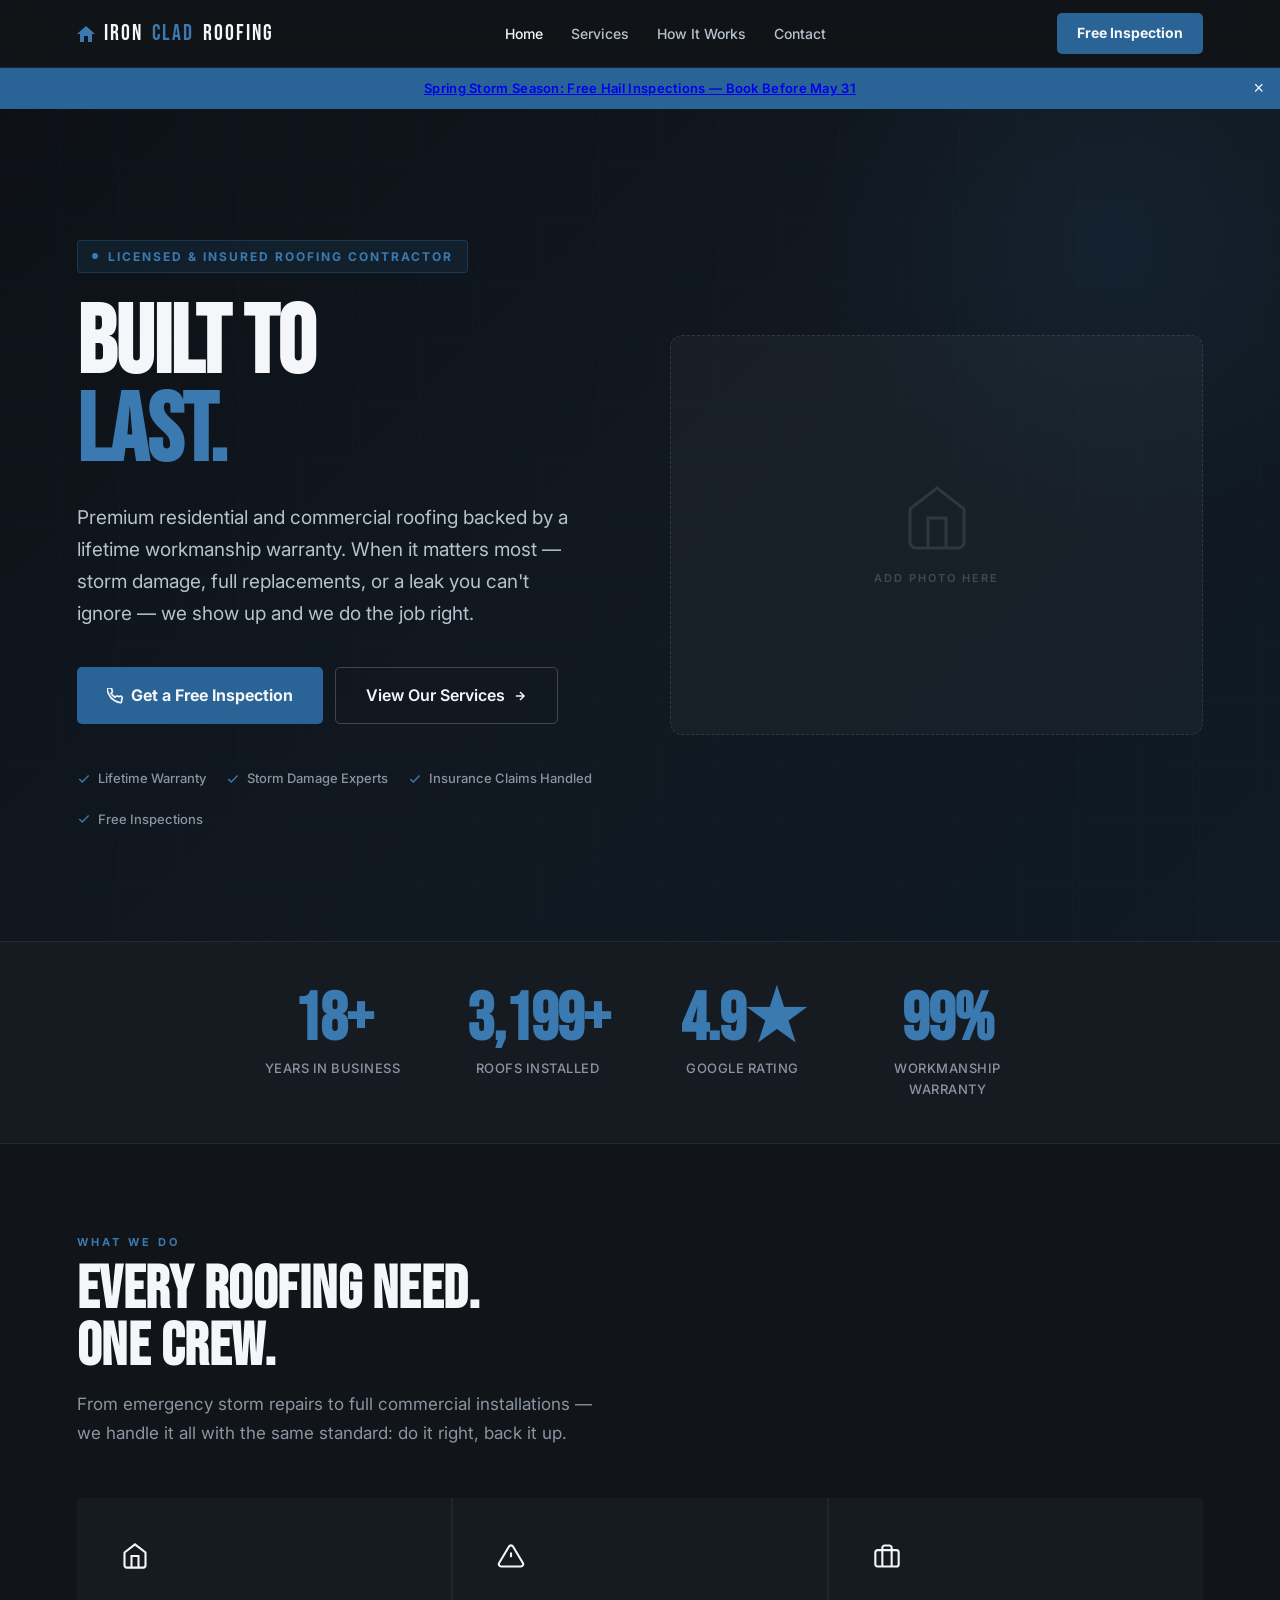
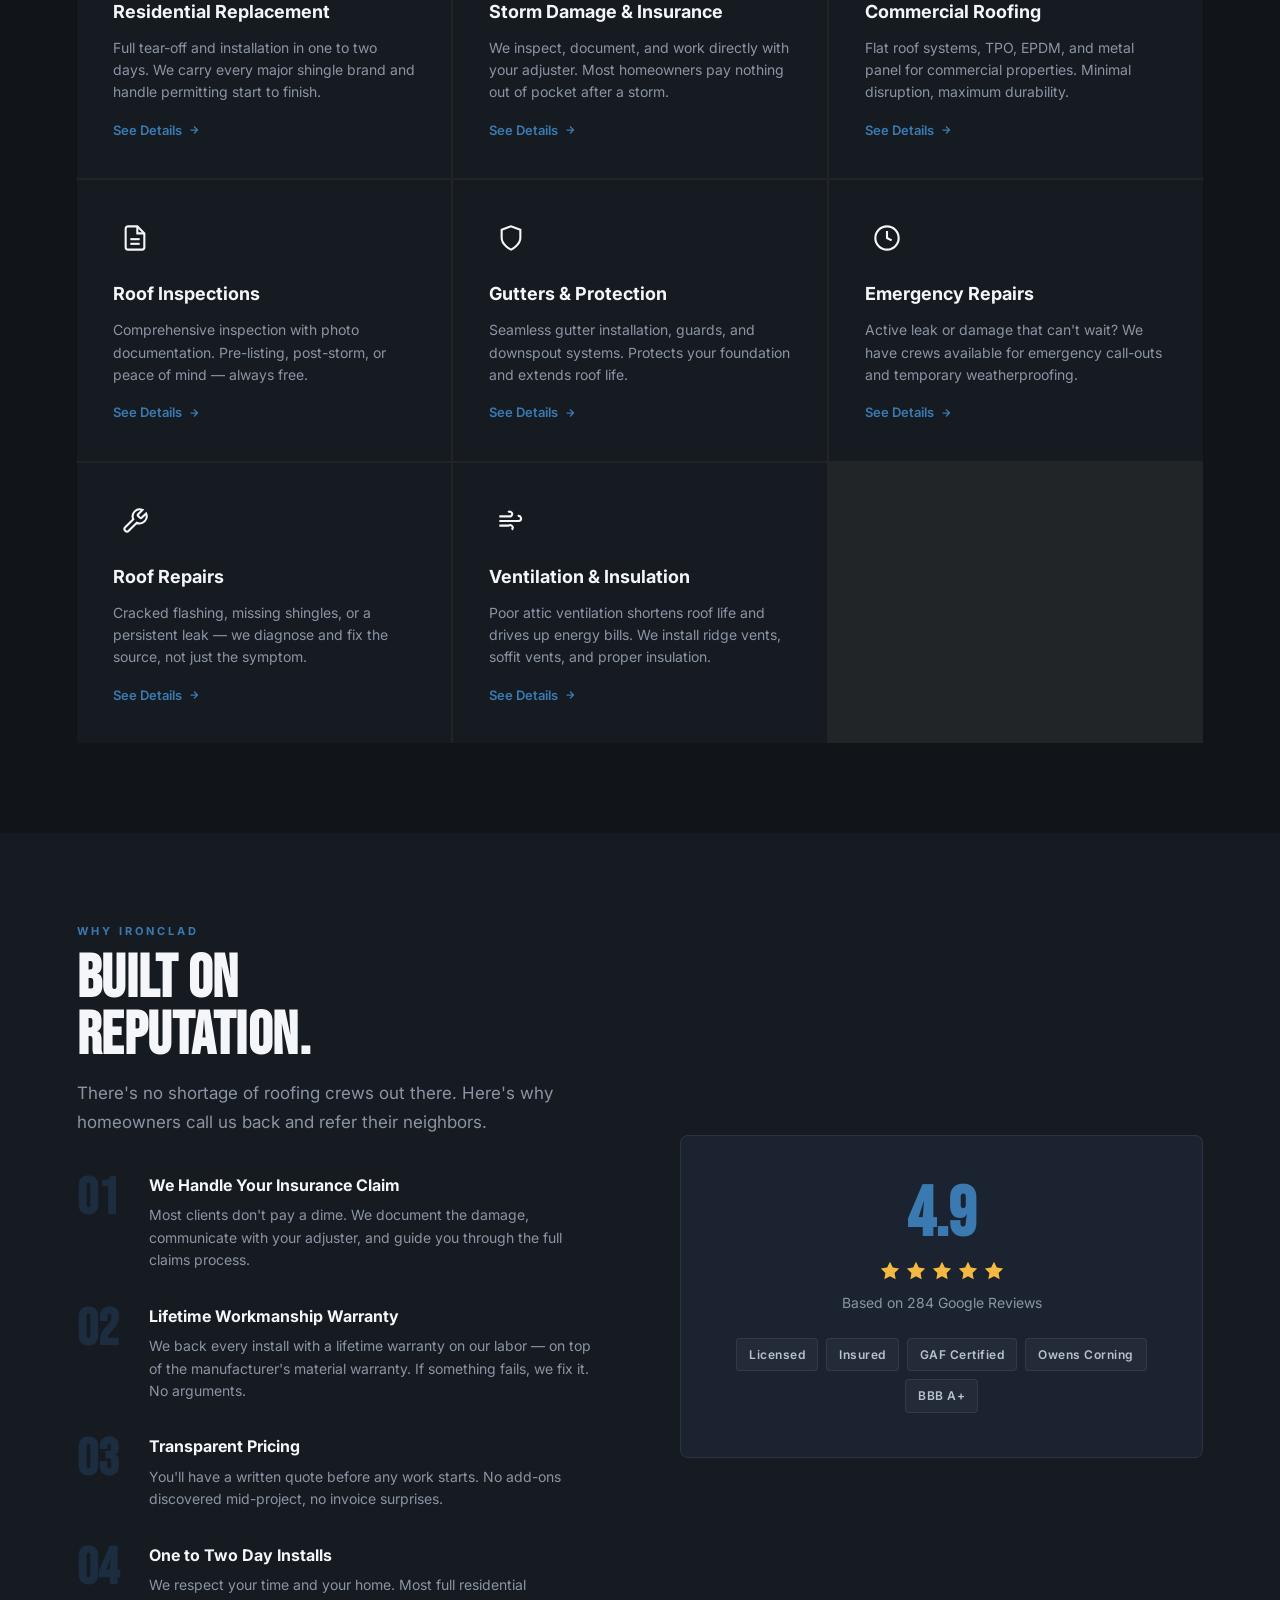
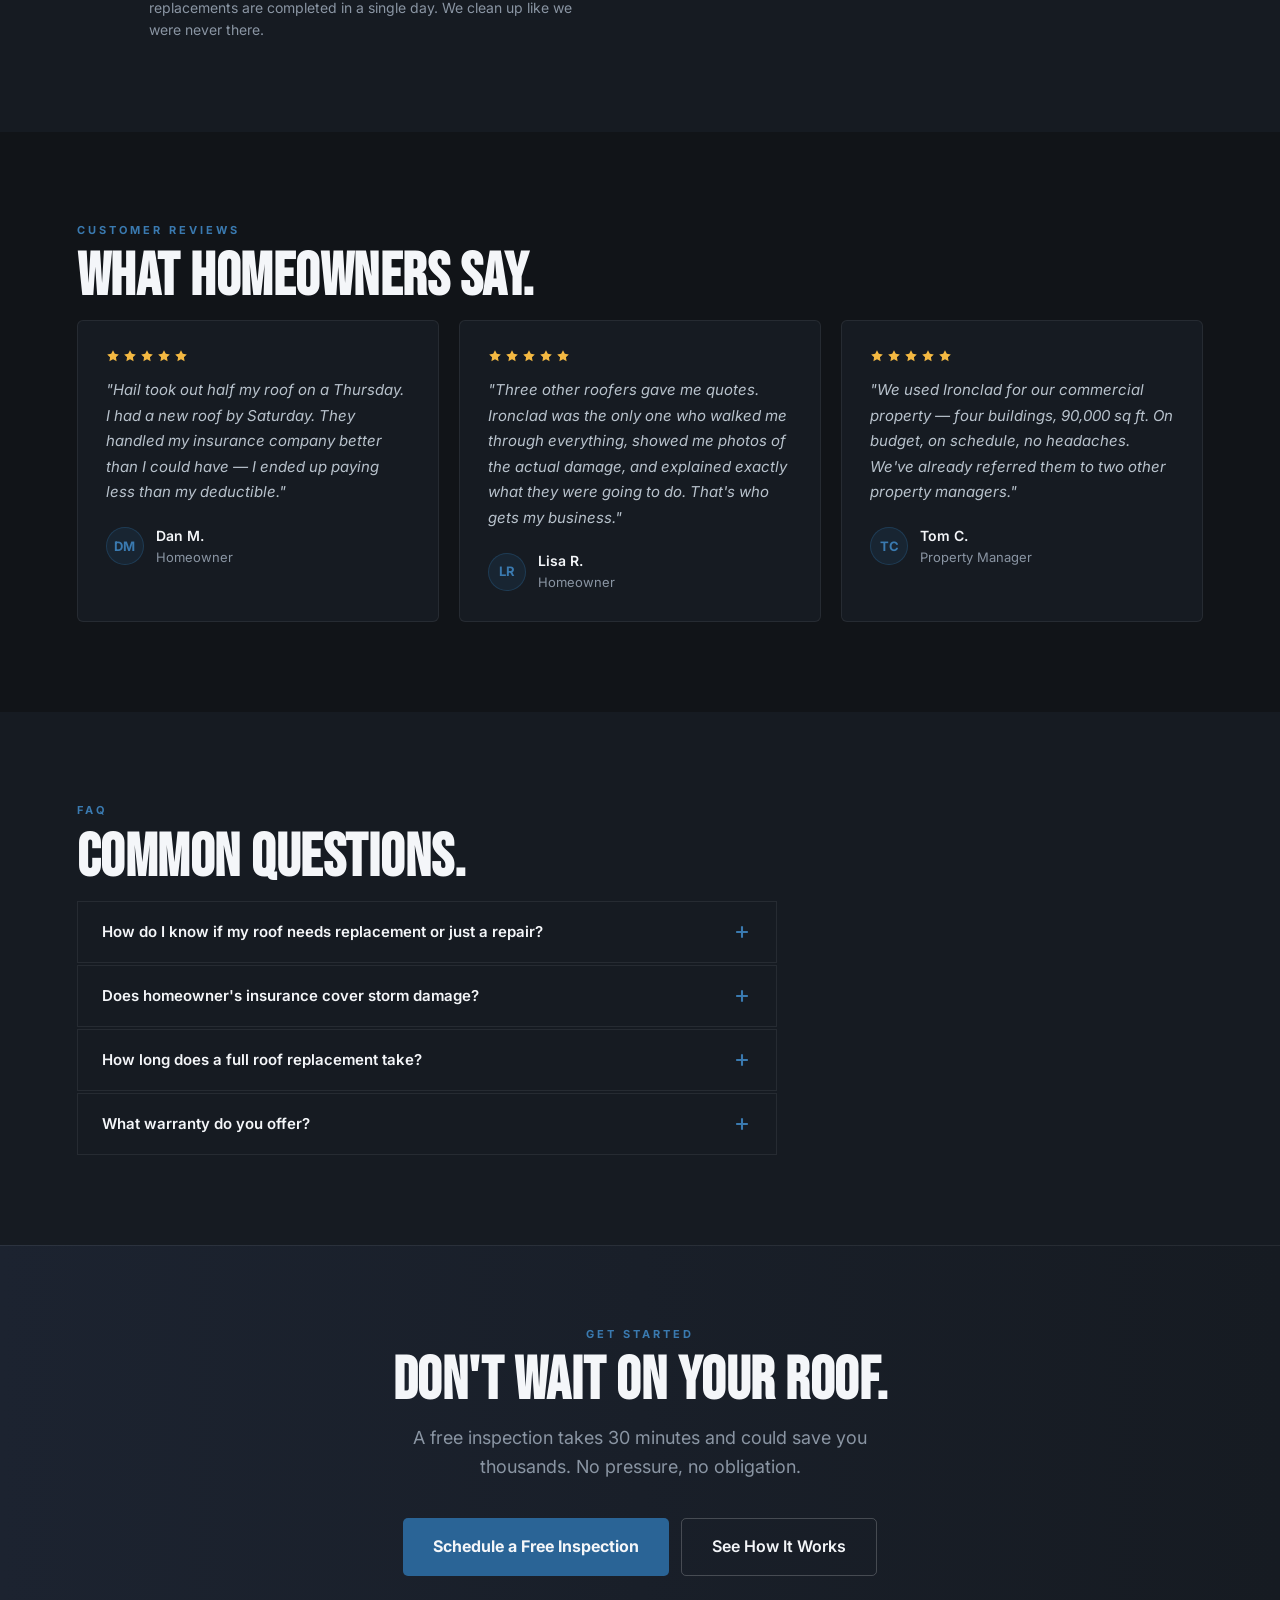
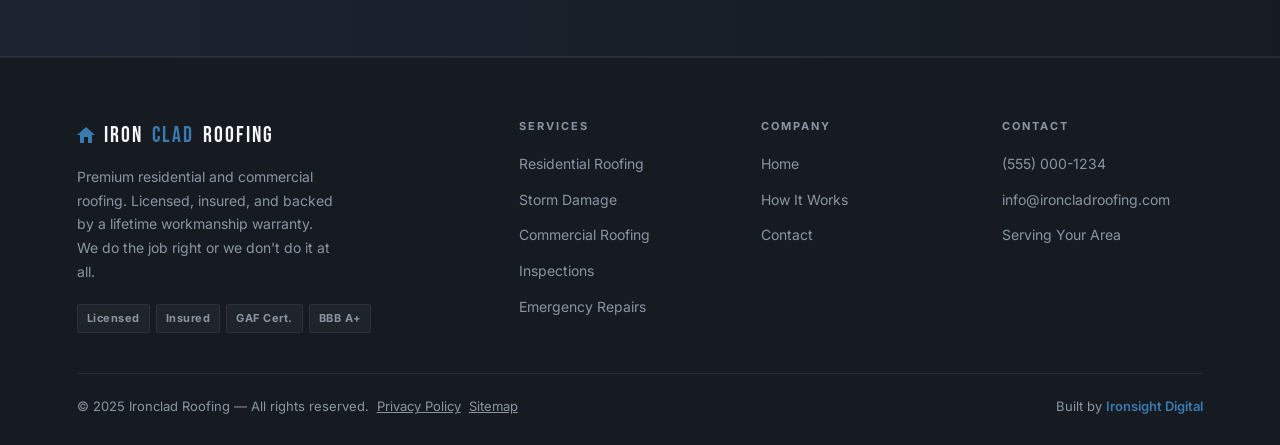
==== commit 6e07921e: "SEO audit and wrangler added for cloudflare" ====
--- a/index.html
+++ b/index.html
@@ -4,36 +4,173 @@
 <head>
   <meta charset="UTF-8" />
   <meta name="viewport" content="width=device-width,initial-scale=1.0" />
-  <!-- CUSTOMIZE: SEO — Uncomment the block below before going live.
-       Update title, description, canonical URL, OG image, and structured data. -->
+  <!-- DEMO GUARD — remove this line before going live -->
+  <meta name="robots" content="noindex,nofollow" />
+
   <title>Ironclad Roofing | Residential &amp; Commercial Roofing</title>
-  <!--
-  <meta name="description"
-    content="Ironclad Roofing delivers premium residential and commercial roofing. Storm damage experts. Licensed, insured, and backed by a lifetime workmanship warranty. Get a free inspection today." />
+
+  <!-- CUSTOMIZE: SEO meta + social — uncomment and update all values before going live
+
+  Core meta
+  <meta name="description" content="Ironclad Roofing delivers premium residential and commercial roofing. Storm damage experts. Licensed, insured, and backed by a lifetime workmanship warranty. Get a free inspection today." />
   <meta name="robots" content="index,follow" />
   <link rel="canonical" href="https://ironcladroofing.com/" />
+
+  Favicon — generate all sizes at realfavicongenerator.net, place in assets/favicon/
+  <link rel="icon" type="image/png" sizes="32x32" href="/assets/favicon/favicon-32x32.png" />
+  <link rel="icon" type="image/png" sizes="16x16" href="/assets/favicon/favicon-16x16.png" />
+  <link rel="apple-touch-icon" sizes="180x180" href="/assets/favicon/apple-touch-icon.png" />
+  <link rel="manifest" href="/site.webmanifest" />
+  <meta name="theme-color" content="#0f1923" />
+
+  Open Graph — create a 1200x630 JPG and save as assets/og-image.jpg
   <meta property="og:type" content="website" />
+  <meta property="og:site_name" content="Ironclad Roofing" />
+  <meta property="og:locale" content="en_US" />
   <meta property="og:title" content="Ironclad Roofing | Built to Last" />
-  <meta property="og:description"
-    content="Premium roofing. Storm damage experts. Free inspections. Licensed &amp; insured." />
+  <meta property="og:description" content="Premium roofing. Storm damage experts. Free inspections. Licensed &amp; insured." />
   <meta property="og:url" content="https://ironcladroofing.com/" />
-  <meta property="og:image" content="https://ironcladroofing.com/og-image.jpg" />
+  <meta property="og:image" content="https://ironcladroofing.com/assets/og-image.jpg" />
+  <meta property="og:image:width" content="1200" />
+  <meta property="og:image:height" content="630" />
+  <meta property="og:image:alt" content="Ironclad Roofing — Licensed &amp; Insured Roofing Contractor" />
+
+  Twitter / X Card
   <meta name="twitter:card" content="summary_large_image" />
   <meta name="twitter:title" content="Ironclad Roofing | Built to Last" />
   <meta name="twitter:description" content="Premium roofing. Storm damage experts. Free inspections." />
+  <meta name="twitter:image" content="https://ironcladroofing.com/assets/og-image.jpg" />
   -->
+
   <link rel="preconnect" href="https://fonts.googleapis.com" />
   <link rel="preconnect" href="https://fonts.gstatic.com" crossorigin />
   <link href="https://fonts.googleapis.com/css2?family=Bebas+Neue&family=Inter:wght@400;500;600;700;900&display=swap"
     rel="stylesheet" />
   <link rel="stylesheet" href="assets/css/style.css" />
-  <!-- CUSTOMIZE: Structured data — Uncomment and update before going live.
-       Update name, url, telephone, address, rating count, and hours. -->
-  <!--
-  <script type="application/ld+json">{"@context":"https://schema.org","@type":"RoofingContractor","name":"Ironclad Roofing","url":"https://ironcladroofing.com","telephone":"+15550001234","priceRange":"$$","description":"Premium residential and commercial roofing. Storm damage specialists. Licensed, insured, and backed by a lifetime workmanship warranty.","address":{"@type":"PostalAddress","addressCountry":"US"},"aggregateRating":{"@type":"AggregateRating","ratingValue":"4.9","reviewCount":"284"},"openingHoursSpecification":[{"@type":"OpeningHoursSpecification","dayOfWeek":["Monday","Tuesday","Wednesday","Thursday","Friday"],"opens":"07:00","closes":"18:00"},{"@type":"OpeningHoursSpecification","dayOfWeek":"Saturday","opens":"08:00","closes":"14:00"}]}</script>
-  <script type="application/ld+json">{"@context":"https://schema.org","@type":"FAQPage","mainEntity":[{"@type":"Question","name":"How do I know if my roof needs to be replaced or just repaired?","acceptedAnswer":{"@type":"Answer","text":"We inspect for shingle age, granule loss, flashing failures, decking damage, and interior leaks. Most roofs over 15 years old showing multiple issues are better candidates for replacement than repeated repairs."}},{"@type":"Question","name":"Does my insurance cover storm damage?","acceptedAnswer":{"@type":"Answer","text":"Most homeowner policies cover wind and hail damage. We work directly with insurance adjusters and help you navigate the claims process from inspection to final payout."}},{"@type":"Question","name":"How long does a full roof replacement take?","acceptedAnswer":{"@type":"Answer","text":"Most residential replacements are completed in one to two days. We handle permitting, tear-off, installation, and cleanup."}},{"@type":"Question","name":"What warranty do you offer?","acceptedAnswer":{"@type":"Answer","text":"We back every installation with a lifetime workmanship warranty plus the manufacturer material warranty — typically 30 to 50 years depending on the shingle line selected."}}]}</script>
+
+  <!-- CUSTOMIZE: Structured data — uncomment and update all values before going live
+
+  RoofingContractor (LocalBusiness) — primary entity for local SEO
+  <script type="application/ld+json">
+  {
+    "@context": "https://schema.org",
+    "@type": "RoofingContractor",
+    "name": "Ironclad Roofing",
+    "url": "https://ironcladroofing.com",
+    "logo": "https://ironcladroofing.com/assets/logo.png",
+    "image": "https://ironcladroofing.com/assets/og-image.jpg",
+    "telephone": "+15550001234",
+    "email": "info@ironcladroofing.com",
+    "priceRange": "$$",
+    "description": "Premium residential and commercial roofing. Storm damage specialists. Licensed, insured, and backed by a lifetime workmanship warranty.",
+    "address": {
+      "@type": "PostalAddress",
+      "streetAddress": "123 Main St",
+      "addressLocality": "Your City",
+      "addressRegion": "ST",
+      "postalCode": "00000",
+      "addressCountry": "US"
+    },
+    "geo": {
+      "@type": "GeoCoordinates",
+      "latitude": "00.000000",
+      "longitude": "-00.000000"
+    },
+    "areaServed": {
+      "@type": "GeoCircle",
+      "geoMidpoint": {
+        "@type": "GeoCoordinates",
+        "latitude": "00.000000",
+        "longitude": "-00.000000"
+      },
+      "geoRadius": "80000"
+    },
+    "aggregateRating": {
+      "@type": "AggregateRating",
+      "ratingValue": "4.9",
+      "reviewCount": "284",
+      "bestRating": "5",
+      "worstRating": "1"
+    },
+    "openingHoursSpecification": [
+      {
+        "@type": "OpeningHoursSpecification",
+        "dayOfWeek": ["Monday","Tuesday","Wednesday","Thursday","Friday"],
+        "opens": "07:00",
+        "closes": "18:00"
+      },
+      {
+        "@type": "OpeningHoursSpecification",
+        "dayOfWeek": "Saturday",
+        "opens": "08:00",
+        "closes": "14:00"
+      }
+    ],
+    "sameAs": [
+      "https://www.facebook.com/yourbusiness",
+      "https://www.instagram.com/yourbusiness",
+      "https://maps.google.com/?cid=XXXXXXXXXX",
+      "https://www.yelp.com/biz/your-business",
+      "https://www.bbb.org/us/state/city/your-business"
+    ],
+    "hasOfferCatalog": {
+      "@type": "OfferCatalog",
+      "name": "Roofing Services",
+      "itemListElement": [
+        {"@type": "Offer", "itemOffered": {"@type": "Service", "name": "Residential Roof Replacement"}},
+        {"@type": "Offer", "itemOffered": {"@type": "Service", "name": "Storm Damage & Insurance Claims"}},
+        {"@type": "Offer", "itemOffered": {"@type": "Service", "name": "Commercial Roofing"}},
+        {"@type": "Offer", "itemOffered": {"@type": "Service", "name": "Roof Inspections"}},
+        {"@type": "Offer", "itemOffered": {"@type": "Service", "name": "Emergency Roof Repairs"}},
+        {"@type": "Offer", "itemOffered": {"@type": "Service", "name": "Gutters & Protection"}},
+        {"@type": "Offer", "itemOffered": {"@type": "Service", "name": "Ventilation & Insulation"}}
+      ]
+    }
+  }
+  </script>
+
+  FAQPage — powers rich FAQ snippets in Google search results
+  <script type="application/ld+json">
+  {
+    "@context": "https://schema.org",
+    "@type": "FAQPage",
+    "mainEntity": [
+      {
+        "@type": "Question",
+        "name": "How do I know if my roof needs to be replaced or just repaired?",
+        "acceptedAnswer": {"@type": "Answer", "text": "We inspect for shingle age, granule loss, flashing failures, decking damage, and interior leaks. Most roofs over 15 years old showing multiple issues are better candidates for replacement than repeated repairs."}
+      },
+      {
+        "@type": "Question",
+        "name": "Does my insurance cover storm damage?",
+        "acceptedAnswer": {"@type": "Answer", "text": "Most homeowner policies cover wind and hail damage. We work directly with insurance adjusters and help you navigate the claims process from inspection to final payout."}
+      },
+      {
+        "@type": "Question",
+        "name": "How long does a full roof replacement take?",
+        "acceptedAnswer": {"@type": "Answer", "text": "Most residential replacements are completed in one to two days. We handle permitting, tear-off, installation, and cleanup."}
+      },
+      {
+        "@type": "Question",
+        "name": "What warranty do you offer?",
+        "acceptedAnswer": {"@type": "Answer", "text": "We back every installation with a lifetime workmanship warranty plus the manufacturer material warranty — typically 30 to 50 years depending on the shingle line selected."}
+      }
+    ]
+  }
+  </script>
+
+  WebSite
+  <script type="application/ld+json">
+  {
+    "@context": "https://schema.org",
+    "@type": "WebSite",
+    "name": "Ironclad Roofing",
+    "url": "https://ironcladroofing.com"
+  }
+  </script>
   -->
-  <!-- CUSTOMIZE: Replace GTM-XXXXXX -->
+
+  <!-- CUSTOMIZE: Replace GTM-XXXXXX with your container ID -->
   <!-- <script>(function(w,d,s,l,i){w[l]=w[l]||[];w[l].push({'gtm.start':new Date().getTime(),event:'gtm.js'});var f=d.getElementsByTagName(s)[0],j=d.createElement(s),dl=l!='dataLayer'?'&l='+l:'';j.async=true;j.src='https://www.googletagmanager.com/gtm.js?id='+i+dl;f.parentNode.insertBefore(j,f);})(window,document,'script','dataLayer','GTM-XXXXXX');</script> -->
 </head>
 
